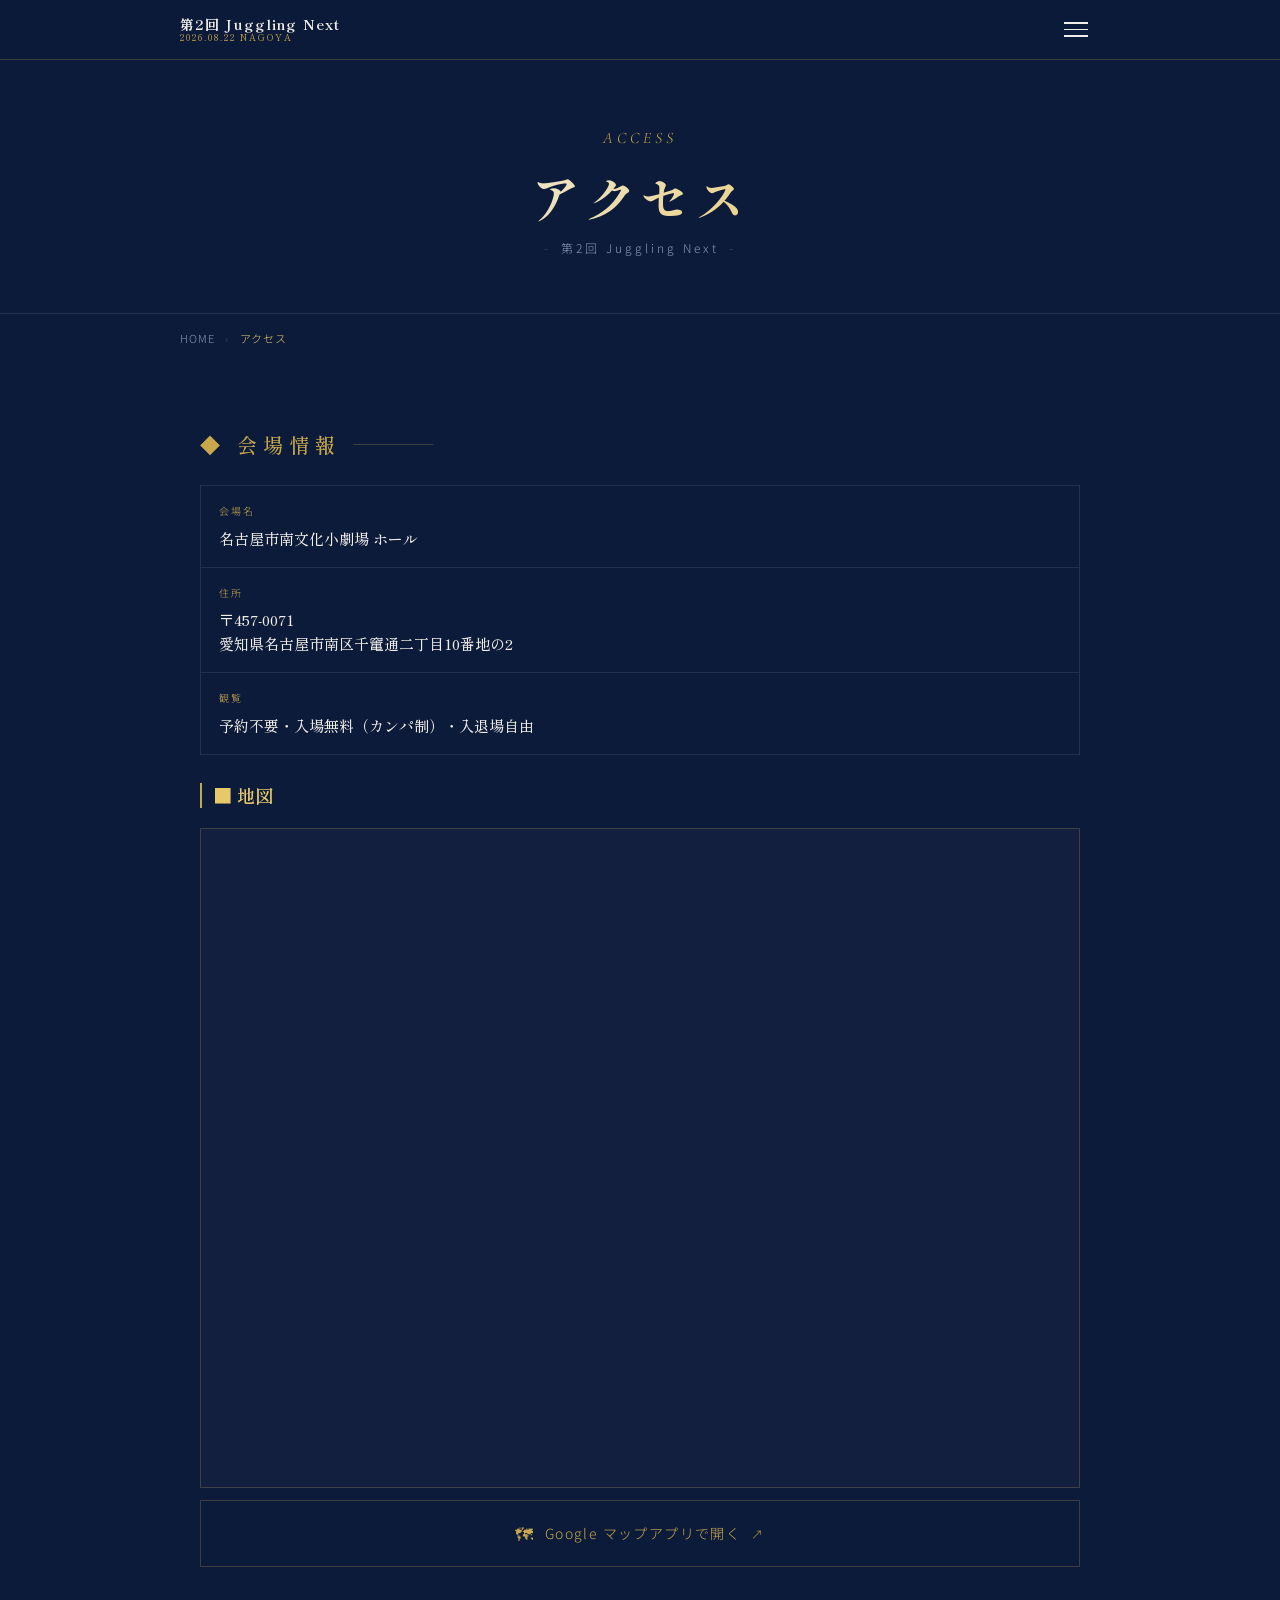
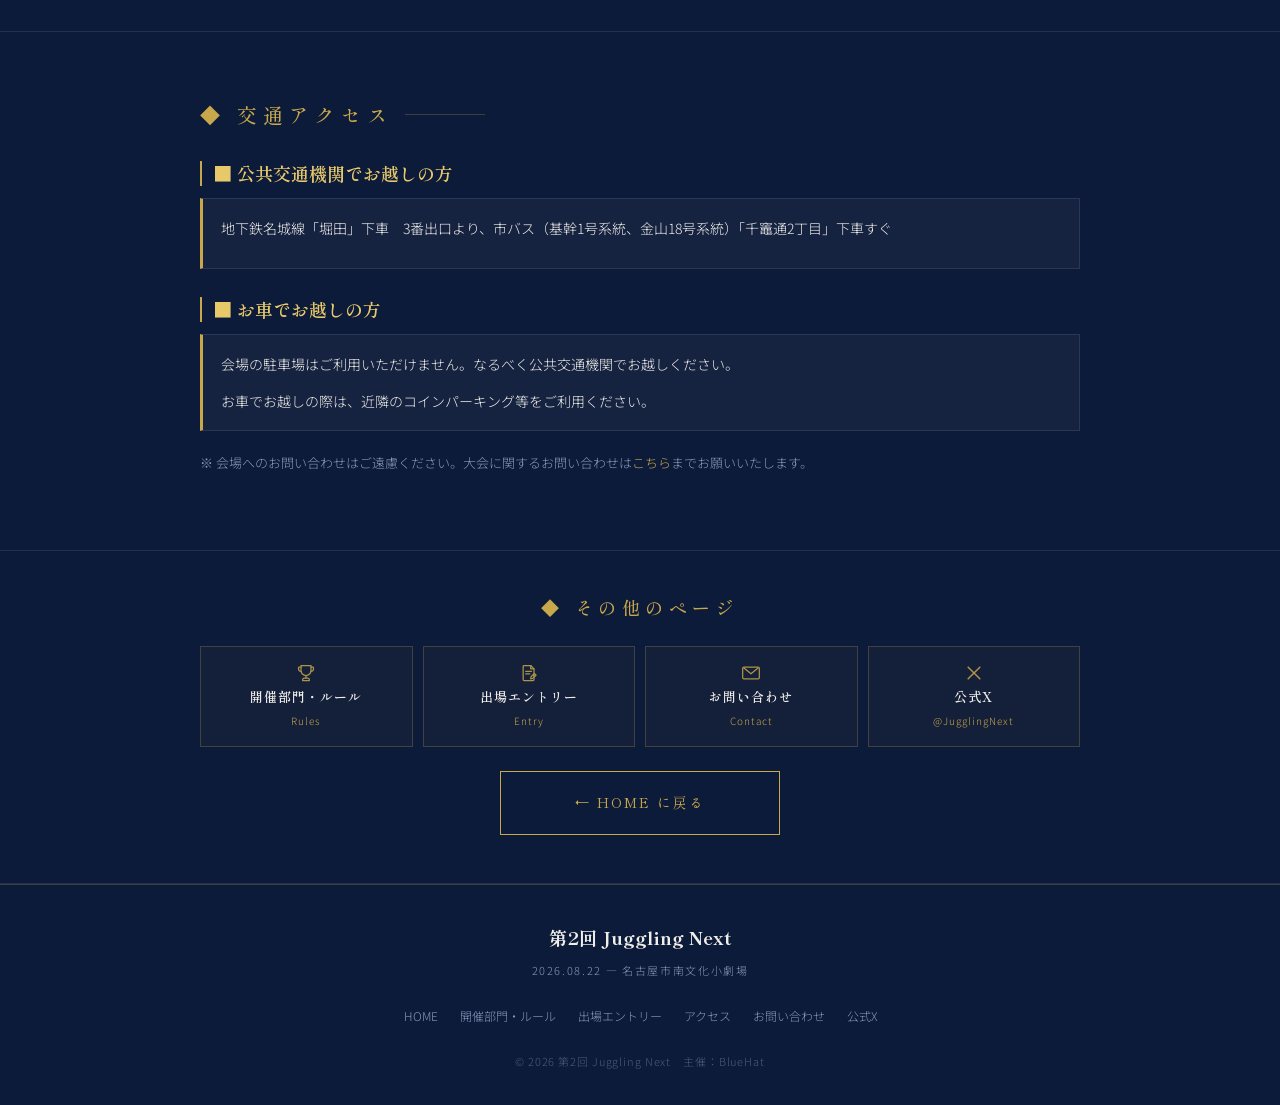
==== access.html @ 57671842 "aboutの途中まで" ====
<!DOCTYPE html>
<html lang="ja">
    <head>
        <meta charset="UTF-8">
        <meta name="viewport" content="Width=device-width, initial-scale=1.0">
        <title>アクセス | 第2回 Juggling Next</title>
        <meta name="description" content="第2回 Juggling Next の会場アクセス。">
        <link rel="preconnect" href="https://fonts.googleapis.com">
        <link href="https://fonts.googleapis.com/css2?family=Shippori+Mincho:wght@400;500;600;700;800&family=Noto+Sans+JP:wght@300;400;500&family=Cormorant+Garamond:ital,wght@0,300;0,600;0,700;1,300;1,700&display=swap" rel="stylesheet">
        <link rel="stylesheet" href="assets/style.css">
    </head>
<body>
 <!-- ========== HEADER ========== -->
<header>
  <div class="header-inner">
    <a href="index.html" class="header-logo">
      第2回 Juggling Next
      <span>2026.08.22 Nagoya</span>
    </a>
    <nav class="nav-desktop">
      <a href="index.html">HOME</a>
      <a href="rule.html">開催部門・ルール</a>
      <a href="entry.html" class="current">出場エントリー</a>
      <!--<a href="timetable.html">当日スケジュール</a>-->
      <!--<a href="sponsor.html">ご協賛</a>-->
      <a href="access.html">アクセス</a>
      <!--<a href="about.html">運営</a>-->
      <a href="contact.html">お問い合わせ</a>
    </nav>
    <button class="hamburger" id="hamburger" aria-label="メニューを開く" aria-expanded="false">
      <span></span><span></span><span></span>
    </button>
  </div>
</header>

<!-- ========== MOBILE DRAWER ========== -->
<nav class="nav-drawer" id="drawer" aria-hidden="true">
  <a href="index.html">HOME</a>
  <a href="rule.html">開催部門・ルール</a>
  <a href="entry.html" class="current">出場エントリー</a>
  <!--<a href="timetable.html">当日スケジュール</a>-->
  <!--<a href="sponsor.html">ご協賛</a>-->
  <a href="access.html">アクセス</a>
  <!--<a href="about.html">運営</a>-->
  <a href="contact.html">お問い合わせ</a>
  <a href="https://x.com/JugglingNext" target="_blank" style="color:var(--gold)">公式X @JugglingNext ↗</a>
</nav>
<!-- ========== PAGE HERO ========== -->
<section class="page-hero">
  <span class="page-hero-kicker">Access</span>
  <h1 class="page-hero-title">アクセス</h1>
  <p class="page-hero-brand">第2回 Juggling Next</p>
</section>

<!-- ========== BREADCRUMB ========== -->
<nav class="breadcrumb" aria-label="パンくずリスト">
  <a href="index.html">HOME</a>
  <span class="sep">›</span>
  <span class="current">アクセス</span>
</nav>
<!-- ========== 会場情報 ========== -->
<section class="section-block">
  <div class="container fade-in">
    <p class="section-title">◆ 会場情報</p>
    <div class="info-list">
      <div class="info-list-item">
        <span class="info-label">会場名</span>
        <span class="info-value">名古屋市南文化小劇場 ホール</span>
      </div>
      <div class="info-list-item">
        <span class="info-label">住所</span>
        <span class="info-value">〒457-0071<br>愛知県名古屋市南区千竃通二丁目10番地の2</span>
      </div>
      <div class="info-list-item">
        <span class="info-label">観覧</span>
        <span class="info-value">予約不要・入場無料（カンパ制）・入退場自由</span>
      </div>
    </div>

    <p class="sub-heading">■ 地図</p>
    <div class="map-embed">
      <iframe
        src="https://maps.google.com/maps?q=%E5%90%8D%E5%8F%A4%E5%B1%8B%E5%B8%82%E5%8D%97%E6%96%87%E5%8C%96%E5%B0%8F%E5%8A%87%E5%A0%B4&t=&z=16&ie=UTF8&iwloc=&output=embed"
        loading="lazy"
        referrerpolicy="no-referrer-when-downgrade"
        title="名古屋市南文化小劇場の地図">
      </iframe>
    </div>
    <a href="https://maps.google.com/?q=名古屋市南文化小劇場"
       target="_blank" rel="noopener" class="map-link-btn">
      <span style="font-size:18px">🗺</span>
      <span>Google マップアプリで開く</span>
      <span style="font-size:12px">↗</span>
    </a>
  </div>
</section>
<!-- ========== 交通アクセス ========== -->
<section class="section-block">
  <div class="container fade-in">
    <p class="section-title">◆ 交通アクセス</p>
    <p class="sub-heading">■ 公共交通機関でお越しの方</p>
    <div class="rule-box">
      <p>地下鉄名城線「堀田」下車　3番出口より、市バス（基幹1号系統、金山18号系統）「千竈通2丁目」下車すぐ</p>
    </div>
    <p class="sub-heading">■ お車でお越しの方</p>
    <div class="rule-box">
      <p>会場の駐車場はご利用いただけません。なるべく公共交通機関でお越しください。</p>
      <p style="margin-bottom:0">お車でお越しの際は、近隣のコインパーキング等をご利用ください。</p>
    </div>
    <p style="font-size:13px;color:var(--gray);margin-top:20px">
      ※ 会場へのお問い合わせはご遠慮ください。大会に関するお問い合わせは<a href="contact.html">こちら</a>までお願いいたします。
    </p>
  </div>
</section>
<!-- ========== 関連ページ ========== -->
<section class="related-pages">
  <p class="related-pages-title">◆ その他のページ</p>
  <div class="related-grid">
    <a href="rule.html" class="related-btn">
      <img class="related-icon" src="[data-uri]" alt="" width="20" height="20">
      <span class="related-label">開催部門・ルール</span>
      <span class="related-sub">Rules</span>
    </a>
    <a href="entry.html" class="related-btn">
      <img class="related-icon" src="[data-uri]" alt="" width="20" height="20">
      <span class="related-label">出場エントリー</span>
      <span class="related-sub">Entry</span>
    </a>
    <!--<a href="timetable.html" class="related-btn">
      <img class="related-icon" src="[data-uri]" alt="" width="20" height="20">
      <span class="related-label">スケジュール</span>
      <span class="related-sub">Schedule</span>
    </a>-->
    <!--<a href="sponsor.html" class="related-btn">
      <img class="related-icon" src="[data-uri]" alt="" width="20" height="20">
      <span class="related-label">ご協賛・カンパ</span>
      <span class="related-sub">Sponsor</span>
    </a>-->
    <!--<a href="about.html" class="related-btn">
      <img class="related-icon" src="[data-uri]" alt="" width="20" height="20">
      <span class="related-label">運営</span>
      <span class="related-sub">About</span>
    </a>-->
    <a href="contact.html" class="related-btn">
      <img class="related-icon" src="[data-uri]" alt="" width="20" height="20">
      <span class="related-label">お問い合わせ</span>
      <span class="related-sub">Contact</span>
    </a>
    <a href="https://x.com/JugglingNext" target="_blank" rel="noopener" class="related-btn">
      <img class="related-icon" src="[data-uri]" alt="" width="20" height="20">
      <span class="related-label">公式X</span>
      <span class="related-sub">@JugglingNext</span>
    </a>
  </div>
  <a href="index.html" class="home-link">← HOME に戻る</a>
</section>
<!-- ========== FOOTER ========== -->
<footer>
  <div class="container">
    <p class="footer-logo">第2回 Juggling Next</p>
    <p class="footer-sub">2026.08.22 — 名古屋市南文化小劇場</p>
    <div class="footer-links">
      <a href="index.html">HOME</a>
      <a href="rule.html">開催部門・ルール</a>
      <a href="entry.html">出場エントリー</a>
      <!--<a href="timetable.html">当日スケジュール</a>-->
      <!--<a href="sponsor.html">ご協賛</a>-->
      <a href="access.html">アクセス</a>
      <!--<a href="about.html">運営</a>-->
      <a href="contact.html">お問い合わせ</a>
      <a href="https://x.com/JugglingNext" target="_blank" rel="noopener">公式X</a>
    </div>
    <p class="copyright">© 2026 第2回 Juggling Next　主催：BlueHat</p>
  </div>
</footer>
<script>
/* ── ハンバーガー / ドロワー ── */
const btn    = document.getElementById('hamburger');
const drawer = document.getElementById('drawer');

function toggleDrawer(forceClose) {
  const open = forceClose ? false : !drawer.classList.contains('open');
  drawer.classList.toggle('open', open);
  btn.classList.toggle('open', open);
  btn.setAttribute('aria-expanded', open);
  drawer.setAttribute('aria-hidden', !open);
}

btn.addEventListener('click', e => { e.stopPropagation(); toggleDrawer(); });

drawer.querySelectorAll('a').forEach(a => {
  a.addEventListener('click', () => toggleDrawer(true));
});

document.addEventListener('click', e => {
  if (drawer.classList.contains('open') &&
      !drawer.contains(e.target) && !btn.contains(e.target)) {
    toggleDrawer(true);
  }
});

/* ── スクロールフェードイン ── */
const obs = new IntersectionObserver(entries => {
  entries.forEach(e => { if (e.isIntersecting) e.target.classList.add('visible'); });
}, { threshold: 0.06 });
document.querySelectorAll('.fade-in').forEach(el => obs.observe(el));
</script>
</body>
</html>
---- assets/style.css ----
@charset "UTF-8";
/* ==========================================================================
   第2回 Juggling Next — 共通スタイルシート
========================================================================== */


/* ==========================================================================
   01. CSS 変数・基本リセット
========================================================================== */
:root {
  --navy:    #0d1b3a;
  --navy2:   #112048;
  --gold:    #c8a84b;
  --gold2:   #e8c96a;
  --white:   #f0eee8;
  --gray:    #8899bb;
  --border:  rgba(200,168,75,0.25);
  --border2: rgba(240,238,232,0.1);
  --hh: 56px;
}

*,*::before,*::after { box-sizing: border-box; margin: 0; padding: 0; }
html { scroll-behavior: smooth; -webkit-text-size-adjust: 100%; }

body {
  background: var(--navy);
  color: var(--white);
  font-family: 'Noto Sans JP', sans-serif;
  font-weight: 300;
  font-size: 14px;
  line-height: 1.85;
  overflow-x: hidden;
  -webkit-font-smoothing: antialiased;
}

/* ==========================================================================
   02. タイポグラフィ
========================================================================== */
a { color: var(--gold); text-decoration: none; }
a:hover { color: var(--gold2); text-decoration: underline; }

p { margin-bottom: 10px; }

ul, ol { padding-left: 1.5em;}
li { margin-bottom: 8px; line-height: 1.75; }
.tbd { color: var(--gray); font-style: italic; font-size: 13px;}

/* ==========================================================================
   03. レイアウトユーティリティ
========================================================================== */
.container {
  max-width: 960px;
  margin: 0 auto;
  padding: 0 20px;
  position: relative;
  z-index: 1;
}

.section-block {
  padding: 44px 0;
  border-bottom: 1px solid var(--border2);
}
/* ==========================================================================
   04. セクション見出し
========================================================================== */
.section-title {
  font-family: 'Shippori Mincho', serif;
  font-size: 20px;
  font-weight: 500;
  letter-spacing: .3em;
  color: var(--gold);
  margin-bottom: 22px;
  display: flex;
  align-items: center;
  gap: 12px;
}

.section-title::after {
  content: '';
  flex: 1;
  height: 1px;
  background: var(--border);
  max-width: 80px;
}

/* ==========================================================================
   04-b. 個別ページ：ページヒーロー
========================================================================== */
.page-hero {
  text-align: center;
  padding: 52px 20px 36px;
  position: relative;
  border-bottom: 1px solid var(--border2);
}

.page-hero-kicker {
  font-family: 'Cormorant Garamond', serif;
  font-style: italic;
  font-weight: 300;
  font-size: 16px;
  letter-spacing: .25em;
  color: var(--gold);
  text-transform: uppercase;
  margin-bottom: 14px;
  display: block;
}

.page-hero-title {
  font-family: 'Shippori Mincho', serif;
  font-weight: 700;
  line-height: 1.1;
  font-size: clamp(32px, 9vw, 52px);
  letter-spacing: .06em;
  background: linear-gradient(135deg, var(--white) 30%, var(--gold2) 70%);
  -webkit-background-clip: text;
  -webkit-text-fill-color: transparent;
  background-clip: text;
  margin-bottom: 12px;
}

.page-hero-brand {
  font-size: 12px;
  letter-spacing: .25em;
  color: var(--gray);
  margin-top: 8px;
}

.page-hero-brand::before,
.page-hero-brand::after{
  content: '-';
  margin: 0 10px;
  color: rgba(136,153,187,.4);
}

/* ==========================================================================
   04-c. 個別ページ：パンくず
========================================================================== */
.breadcrumb{
  max-width: 960px;
  margin: 0 auto;
  padding: 14px 20px;
  font-size: 11px;
  letter-spacing: .08em;
  color: var(--gray);
  position: relative;
  z-index: 1;
}

.breadcrumb a{ color: var(--gray);}
.breadcrumb a:hover{ color: var(--gold); text-decoration: none;}
.breadcrumb .sep{margin: 0 8px; color: rgba(136,153,187,.4);}
.breadcrumb .current{ color: var(--gold2);}

/* ==========================================================================
   04-d. 部門カード
========================================================================== */
.division-grid {
  display: grid;
  grid-template-columns: 1fr;
  gap: 12px;
  margin-top: 24px;
}

.division-card {
  border: 1px solid var(--border);
  padding: 22px 18px 24px;
  position: relative;
  transition: border-color .25s, background .25s;
}

.div-num {
  position: absolute;
  top: 14px;
  right: 14px;
  font-family: 'Cormorant Garamond', serif;
  font-size: 36px;
  font-weight: 300;
  color: rgba(200,168,75,.12);
  line-height: 1;
}

.div-name {
  font-family: 'Shippori Mincho', serif;
  font-size: 19px;
  font-weight: 700;
  margin-bottom: 10px;
  color: var(--gold2);
}

.div-time {
  font-size: 13px;
  color: var(--white);
  margin-bottom: 8px;
}

.div-method {
  font-size: 16px;
  color: var(--white);
  line-height: 1.7;
}
/* ==========================================================================
   04-e. ルールボックス
========================================================================== */
.rule-box {
background: rgba(255,255,255,.03);
border: 1px solid var(--border2);
border-left: 3px solid var(--gold);
padding: 16px 18px;
margin: 12px 0;
font-size: 14px;
line-height: 1.9;
}

/* ==========================================================================
   04-f. サブ見出し
========================================================================== */
.sub-heading {
  font-family: 'Shippori Mincho', serif;
  font-size: 18px;
  font-weight: 600;
  color: var(--gold2);
  margin: 28px 0 10px;
  padding-left: 12px;
  border-left: 2px solid var(--gold);
  line-height: 1.4;
}

/* ==========================================================================
   04-g. スコアグリッド
========================================================================== */
.score-grid {
  display: grid;
  grid-template-columns: repeat(2, 1fr);
  gap: 8px;
  margin: 14px 0;
}

.score-item {
  text-align: center;
  padding: 16px 8px;
  border: 1px solid var(--border);
}

.score-label {
  font-size: 16px;
  color: var(--gold);
  display: block;
  margin-bottom: 4px;
  letter-spacing: .08em;
}

.score-val {
  font-family: 'Cormorant Garamond', serif;
  font-size: 32px;
  font-weight: 600;
  color: var(--white);
}

.score-unit {
  font-size: 14px;
  color: var(--gray);
}
/* ==========================================================================
   04-h. 関連ページ
========================================================================== */
.related-pages {
  padding: 40px 0 48px;
  border-bottom: 1px solid var(--border2);
}

.related-pages-title {
  font-family: 'Shippori Mincho', serif;
  font-size: 18px;
  font-weight: 500;
  letter-spacing: .3em;
  color: var(--gold);
  text-align: center;
  margin-bottom: 22px;
}

.related-grid {
  display: grid;
  grid-template-columns: repeat(auto-fit, minmax(140px, 1fr));
  gap: 10px;
  max-width: 960px;
  margin: 0 auto;
  padding: 0 20px;
}

.related-btn {
  display: flex;
  flex-direction: column;
  align-items: center;
  justify-content: center;
  gap: 6px;
  padding: 16px 10px;
  border: 1px solid var(--border);
  background: rgba(200,168,75,.03);
  color: var(--white);
  text-decoration: none;
  transition: background .2s, border-color .2s;
  -webkit-tap-highlight-color: transparent;
  text-align: center;
  min-height: 86px;
}

.related-btn:hover,
.related-btn:active {
  background: rgba(200,168,75,.1);
  border-color: var(--gold);
  text-decoration: none;
  color: var(--white);
}

.related-icon { font-size: 20px; line-height: 1; }

.related-label {
  font-family: 'Shippori Mincho', serif;
  font-size: 13px;
  font-weight: 600;
  letter-spacing: .08em;
  line-height: 1.3;
}

.related-sub { font-size: 10px; color: var(--gold); letter-spacing: .1em; }
/* ==========================================================================
   04-i. HOME に戻るボタン
========================================================================== */
.home-link {
  display: block;
  text-align: center;
  padding: 18px 16px;
  margin: 24px auto 0;
  max-width: 280px;
  border: 1px solid var(--gold);
  color: var(--gold);
  font-family: 'Shippori Mincho', serif;
  font-size: 14px;
  letter-spacing: .15em;
  transition: background .2s;
  -webkit-tap-highlight-color: transparent;
}

.home-link:hover,
.home-link:active {
  background: rgba(200,168,75,.08);
  text-decoration: none;
  color: var(--gold2);
}
/* ==========================================================================
   05. ヘッダー・ナビゲーション
========================================================================== */
header {
  position: sticky;
  top: 0;
  z-index: 300;
  background: rgba(13,27,58,.96);
  backdrop-filter: blur(14px);
  -webkit-backdrop-filter: blur(14px);
  border-bottom: 1px solid var(--border);
  height: var(--hh);
}

.header-inner {
  max-width: 960px;
  margin: 0 auto;
  padding: 0 20px;
  display: flex;
  align-items: center;
  justify-content: space-between;
  height: 100%;
  position: relative;
  z-index: 1;
}

.header-logo {
  font-family: 'Shippori Mincho', serif;
  font-size: 14px;
  font-weight: 700;
  letter-spacing: .08em;
  color: var(--white);
  line-height: 1.2;
  text-decoration: none;
}

.header-logo span {
  display: block;
  font-size: 9px;
  font-weight: 400;
  letter-spacing: .22em;
  color: var(--gold);
  text-transform: uppercase;
}
.header-logo:hover {
  color: var(--white);
  text-decoration: none;
}

/* PC ナビ（モバイルでは非表示、768px以上で表示） */
.nav-desktop { display: none; }

.nav-desktop a {
  font-size: 11px;
  letter-spacing: .1em;
  color: var(--gray);
  padding: 8px 10px;
  transition: color .2s;
  white-space: nowrap;
}

.nav-desktop a:hover {
  color: var(--gold);
  text-decoration: none;
}

/* ハンバーガーボタン */
.hamburger {
  display: flex;
  flex-direction: column;
  justify-content: center;
  gap: 5px;
  width: 44px;
  height: 44px;
  cursor: pointer;
  background: none;
  border: none;
  padding: 0 8px;
}

.hamburger span {
  display: block;
  width: 24px;
  height: 1.5px;
  background: var(--white);
  transition: transform .3s, opacity .3s;
}

.hamburger.open span:nth-child(1) { transform: translateY(6.5px) rotate(45deg); }
.hamburger.open span:nth-child(2) { opacity: 0; }
.hamburger.open span:nth-child(3) { transform: translateY(-6.5px) rotate(-45deg); }
/* ==========================================================================
   06. モバイルドロワー
========================================================================== */
.nav-drawer {
  position: fixed;
  top: var(--hh);
  left: 0;
  right: 0;
  background: rgba(13,27,58,.99);
  backdrop-filter: blur(16px);
  -webkit-backdrop-filter: blur(16px);
  border-bottom: 1px solid var(--border);
  z-index: 290;
  transform: translateY(-110%);
  transition: transform .35s cubic-bezier(.4,0,.2,1);
  padding: 8px 0 28px;
  max-height: calc(100vh - var(--hh));
  overflow-y: auto;
}

.nav-drawer.open { transform: translateY(0); }

.nav-drawer a {
  display: block;
  padding: 15px 24px;
  font-size: 15px;
  color: var(--white);
  letter-spacing: .08em;
  border-bottom: 1px solid var(--border2);
}

.nav-drawer a:last-child { border-bottom: none; }

.nav-drawer a:hover {
  text-decoration: none;
}

.nav-drawer a:active { background: rgba(200,168,75,.1); }
/* ==========================================================================
   07. HOME：ヒーローセクション
========================================================================== */
.hero {
  display: flex;
  align-items: center;
  justify-content: center;
  text-align: center;
  padding: 60px 20px 0px;
  position: relative;
}
/* min-height の行を消して代わりにpaddingだけで調整 */


/* スポットライト背景 */
.hero-design-a { overflow: hidden; }

.spotlight-wrap {
  position: absolute;
  inset: 0;
  pointer-events: none;
  z-index: 0;
}

.sp {
  position: absolute;
  left: 50%;
  transform: translateX(-50%);
}

.sp-main {
  top: -10%;
  width: 140%;
  height: 70%;
  background: radial-gradient(ellipse 50% 100% at 50% 0%,
    rgba(232,201,106,0.18) 0%,
    rgba(232,201,106,0.06) 35%,
    transparent 75%);
}

.sp-l {
  top: -5%;
  width: 120%;
  height: 85%;
  background: radial-gradient(ellipse 35% 80% at 20% 0%,
    rgba(232,201,106,0.10) 0%, transparent 60%);
}

.sp-r {
  top: -5%;
  width: 120%;
  height: 85%;
  background: radial-gradient(ellipse 35% 80% at 80% 0%,
    rgba(232,201,106,0.10) 0%, transparent 60%);
}

.hero-inner {
  position: relative;
  z-index: 2;
  width: 100%;
}

/* タグライン */
.hero-tagline {
  font-family: 'Shippori Mincho', serif;
  color: var(--gold);
  font-size: clamp(13px, 3.6vw, 17px);
  letter-spacing: .25em;
  font-weight: 500;
  margin-bottom: 28px;
  opacity: 0.9;
}

/* タイトル */
.hero-title {
  font-family: 'Shippori Mincho', serif;
  font-weight: 800;
  line-height: 1;
  margin-bottom: 14px;
}

.hero-title .dai {
  font-size: clamp(18px, 5vw, 28px);
  font-weight: 600;
  letter-spacing: .3em;
  display: block;
  color: var(--gray);
  margin-bottom: 10px;
}

.hero-title .main {
  font-size: clamp(42px, 12.5vw, 96px);
  letter-spacing: .04em;
  display: block;
  line-height: 1.25;
  padding-bottom: 0.08em;
  background: linear-gradient(135deg, var(--white) 30%, var(--gold2) 70%);
  -webkit-background-clip: text;
  -webkit-text-fill-color: transparent;
  background-clip: text;
}

.hero-title .next {
  font-family: 'Cormorant Garamond', serif;
  font-size: clamp(42px, 12.5vw, 96px);
  font-weight: 700;
  font-style: italic;
  letter-spacing: .1em;
  margin-top: -0.05em;
  line-height: 1.15;
  display: block;
  background: linear-gradient(135deg, var(--white) 30%, var(--gold2) 70%);
  -webkit-background-clip: text;
  -webkit-text-fill-color: transparent;
  background-clip: text;
  color: var(--gold2);
}

/* 日時・場所ボックス */
.hero-info {
  margin: 32px auto 0;
  max-width: 400px;
  border: 1px solid var(--border);
  overflow: hidden;
}

.hero-info-row {
  display: flex;
  align-items: stretch;
  border-bottom: 1px solid var(--border);
}

.hero-info-row:last-child { border-bottom: none; }

.hi-label {
  width: 76px;
  flex-shrink: 0;
  padding: 14px 10px;
  font-size: 11px;
  letter-spacing: .1em;
  color: var(--gold);
  border-right: 1px solid var(--border);
  display: flex;
  align-items: center;
  justify-content: center;
  background: rgba(200,168,75,.04);
}

.hi-value {
  padding: 14px 16px;
  font-family: 'Shippori Mincho', serif;
  font-size: 14px;
  font-weight: 500;
  line-height: 1.5;
  display: flex;
  align-items: center;
}

/* CTA ボタン（エントリー） */
.hero-cta {
  margin-top: 32px;
  text-align: center;
}

.hero-cta-btn {
  display: inline-block;
  padding: 16px 36px;
  background: var(--gold);
  color: var(--navy);
  font-family: 'Shippori Mincho', serif;
  font-size: 15px;
  font-weight: 700;
  letter-spacing: .12em;
  text-decoration: none;
  transition: background .2s;
}

.hero-cta-disabled {
  background: rgba(200,168,75,0.2);
  color: var(--gray);
  cursor: not-allowed;
  pointer-events: none;
  font-size: 13px;
  letter-spacing: .08em;
  padding: 14px 28px;
}

.hero-cta-note {
  margin-top: 14px;
  font-size: 11px;
  color: var(--gray);
  letter-spacing: .05em;
}

.hero-cta-note a { color: var(--gold); }
/* ==========================================================================
   08. HOME：クイックアクセス
========================================================================== */
.jn-quick {
  padding: 20px 0 28px;
  position: relative;
  z-index: 1;
  border-bottom: 1px solid var(--border2);
}

.jn-quick-grid {
  display: grid;
  grid-template-columns: repeat(2, 1fr);
  gap: 10px;
  max-width: 960px;
  margin: 0 auto;
  padding: 0 20px;
}

.jn-quick-btn {
  display: flex;
  align-items: center;
  justify-content: flex-start;
  gap: 10px;
  padding: 10px 16px;
  border: 1px solid var(--border);
  background: rgba(200,168,75,.03);
  color: var(--white);
  text-decoration: none;
  transition: background .2s, border-color .2s;
  text-align: left;
}

.jn-quick-btn:hover,
.jn-quick-btn:active {
  background: rgba(200,168,75,.1);
  border-color: var(--gold);
  text-decoration: none;
  color: var(--white);
}

.jn-quick-icon {
  display: block;
  width: 22px;
  height: 22px;
  flex-shrink: 0;
  object-fit: contain;
  opacity: 0.7;
}

.jn-quick-txt {
  min-width: 0;
  flex: 1;
  text-align: center;
}

.jn-quick-label {
  font-family: 'Shippori Mincho', serif;
  font-size: 12px;
  font-weight: 600;
  letter-spacing: .08em;
  line-height: 1.3;
}

/* 強調ボタン（エントリー） */
.jn-quick-btn.highlight {
  border-color: var(--gold);
  background: rgba(200,168,75,.08);
}

.jn-quick-btn.highlight .jn-quick-label {
  color: var(--gold2);
}
/* ==========================================================================
   09. HOME：大会概要テーブル
========================================================================== */
.overview-table {
  width: 100%;
  border-collapse: collapse;
  border: 1px solid var(--border2);
  margin-top: 24px;
}

.overview-table tr {
  border-bottom: 1px solid var(--border2);
}

.overview-table tr:last-child { border-bottom: none; }

.overview-table th {
  width: 88px;
  padding: 14px 12px;
  font-size: 11px;
  font-weight: 400;
  letter-spacing: .12em;
  color: var(--gold);
  text-align: left;
  vertical-align: top;
  background: rgba(200,168,75,.04);
  border-right: 1px solid var(--border2);
  white-space: nowrap;
}

.overview-table td {
  padding: 14px 14px;
  font-family: 'Shippori Mincho', serif;
  font-size: 14px;
  font-weight: 500;
  line-height: 1.6;
  vertical-align: top;
}
/* ==========================================================================
   10. HOME：コンセプト
========================================================================== */
.concept-box {
  border: 1px solid var(--border);
  padding: 28px 20px;
  position: relative;
  margin-top: 24px;
}

.concept-tagline {
  font-family: 'Shippori Mincho', serif;
  font-size: clamp(18px, 5vw, 26px);
  font-weight: 700;
  color: var(--gold2);
  margin-bottom: 18px;
  line-height: 1.4;
}
/* ==========================================================================
   エントリー料グリッド
========================================================================== */
.entry-fee-grid {
  display: grid;
  grid-template-columns: 1fr;
  border: 1px solid var(--border);
  margin: 20px 0;
}
.fee-item {
  display: flex;
  align-items: center;
  justify-content: space-between;
  padding: 16px 20px;
  border-bottom: 1px solid var(--border);
}
.fee-item:last-child { border-bottom: none; }
.fee-div {
  font-family: 'Shippori Mincho', serif;
  font-size: 15px;
  font-weight: 600;
}
.fee-price {
  font-family: 'Cormorant Garamond', serif;
  font-size: 28px;
  font-weight: 600;
  color: var(--gold2);
  line-height: 1;
}

/* ==========================================================================
   11. 共通：CTA ボタン
========================================================================== */
.cta-btn {
  display: block;
  width: 100%;
  padding: 18px 24px;
  background: var(--gold);
  color: var(--navy);
  font-family: 'Shippori Mincho', serif;
  font-size: 16px;
  font-weight: 700;
  letter-spacing: .12em;
  text-align: center;
  text-decoration: none;
  transition: background .2s;
  cursor: pointer;
  border: none;
  margin-top: 8px;
}

.cta-btn:hover,
.cta-btn:active {
  background: var(--gold2);
  text-decoration: none;
  color: var(--navy);
}

.cta-btn-inline {
  display: inline-block;
  width: auto;
  padding: 13px 28px;
  font-size: 14px;
}

/* ==========================================================================
   個別ページ：情報リスト
========================================================================== */
.info-list {
  margin-top: 20px;
  border: 1px solid var(--border2);
}

.info-list-item {
  display: flex;
  flex-direction: column;
  gap: 4px;
  padding: 16px 18px;
  border-bottom: 1px solid var(--border2);
}

.info-list-item:last-child {
  border-bottom: none;
}

.info-label {
  font-size: 10px;
  letter-spacing: .2em;
  color: var(--gold);
  text-transform: uppercase;
  margin-bottom: 2px;
}

.info-value {
  font-family: 'Shippori Mincho', serif;
  font-size: 15px;
  font-weight: 500;
  line-height: 1.6;
}

/* ==========================================================================
   個別ページ：Googleマップ埋め込み
========================================================================== */
.map-embed {
  margin-top: 20px;
  border: 1px solid var(--border);
  position: relative;
  width: 100%;
  aspect-ratio: 4 / 3;
  background: rgba(255,255,255,.02);
  overflow: hidden;
}

.map-embed iframe {
  position: absolute;
  inset: 0;
  width: 100%;
  height: 100%;
  border: 0;
  filter: grayscale(0.15) brightness(0.95);
}

/* ==========================================================================
   共通：マップリンクボタン
========================================================================== */
.map-link-btn {
  display: flex;
  align-items: center;
  justify-content: center;
  gap: 10px;
  margin-top: 12px;
  padding: 16px;
  border: 1px solid var(--border);
  color: var(--gold);
  font-size: 14px;
  letter-spacing: .1em;
  transition: background .2s;
  -webkit-tap-highlight-color: transparent;
}

.map-link-btn:hover,
.map-link-btn:active {
  background: rgba(200,168,75,.08);
  text-decoration: none;
  color: var(--gold2);
}

/* ==========================================================================
   個別ページ：お問い合わせボックス
========================================================================== */
.contact-box {
  border: 1px solid var(--border);
  padding: 28px 20px;
  text-align: center;
  margin-top: 24px;
}

.contact-email {
  font-family: 'Cormorant Garamond', serif;
  font-size: 17px;
  font-weight: 300;
  letter-spacing: .05em;
  color: var(--gold2);
  display: block;
  margin: 14px 0;
  word-break: break-all;
}

/* ==========================================================================
   関連ページ：アイコン・サブテキスト
========================================================================== */
.related-icon {
  display: block;
  width: 20px;
  height: 20px;
  object-fit: contain;
  opacity: 0.85;
}

.related-sub {
  font-size: 10px;
  color: var(--gold);
  letter-spacing: .1em;
}
/* ==========================================================================
   12. フッター
========================================================================== */
footer {
  border-top: 1px solid var(--border);
  padding: 36px 0 24px;
  text-align: center;
  position: relative;
  z-index: 1;
}

.footer-logo {
  font-family: 'Shippori Mincho', serif;
  font-size: 18px;
  font-weight: 800;
  color: var(--white);
  margin-bottom: 6px;
}

.footer-sub {
  font-size: 11px;
  color: var(--gray);
  letter-spacing: .15em;
  margin-bottom: 20px;
}

.footer-links {
  display: flex;
  justify-content: center;
  flex-wrap: wrap;
  gap: 4px 14px;
  margin-bottom: 20px;
}

.footer-links a {
  font-size: 12px;
  color: var(--gray);
  padding: 4px;
}

.footer-links a:hover {
  color: var(--gold);
  text-decoration: none;
}

.copyright {
  font-size: 11px;
  color: rgba(136,153,187,.5);
  letter-spacing: .08em;
}
/* ==========================================================================
   13. フェードインアニメーション
========================================================================== */
.fade-in {
  opacity: 0;
  transform: translateY(14px);
  transition: opacity .6s ease, transform .6s ease;
}

.fade-in.visible {
  opacity: 1;
  transform: none;
}
/* ==========================================================================
   14. レスポンシブ
========================================================================== */

/* モバイル ≤599px */
@media (max-width: 599px) {
  .hero-cta-btn {
    display: block;
    width: 100%;
    max-width: 340px;
    margin: 0 auto;
    padding: 18px 24px;
    text-align: center;
  }
}

/* タブレット ≥600px */
@media (min-width: 600px) {
  .container { padding: 0 32px; }
  .section-block { padding: 56px 0; }
  .jn-quick-grid { padding: 0 32px; }
  .page-hero { padding: 64px 20px 44px; }
.division-grid{ grid-template-columns: 1fr 1fr;}
  .cta-btn {
    display: inline-block;
    width: auto;
    padding: 16px 48px;
  }
.score-grid { grid-template-columns: repeat(4, 1fr); }
  .overview-table th { width: 100px; }
  .related-grid { padding: 0 32px; }
}

/* デスクトップ ≥768px */
@media (min-width: 768px) {
  :root { --hh: 60px; }

  .jn-quick-grid { padding: 0 40px; 
      grid-template-columns: repeat(4, 1fr);
  }

  .hero-info {
    max-width: none;
    display: inline-grid;
    grid-template-columns: auto 1px auto;
  }

  .hero-info-row { border-bottom: none; }
  .hi-sep { background: var(--border); width: 1px; }

  .section-block { padding: 64px 0; }
  .division-grid { grid-template-columns: repeat(3, 1fr); }

  .related-grid { padding: 0 40px; }
}

/* 大画面 ≥960px */
@media (min-width: 960px) {
  .container { padding: 0 40px; }
}
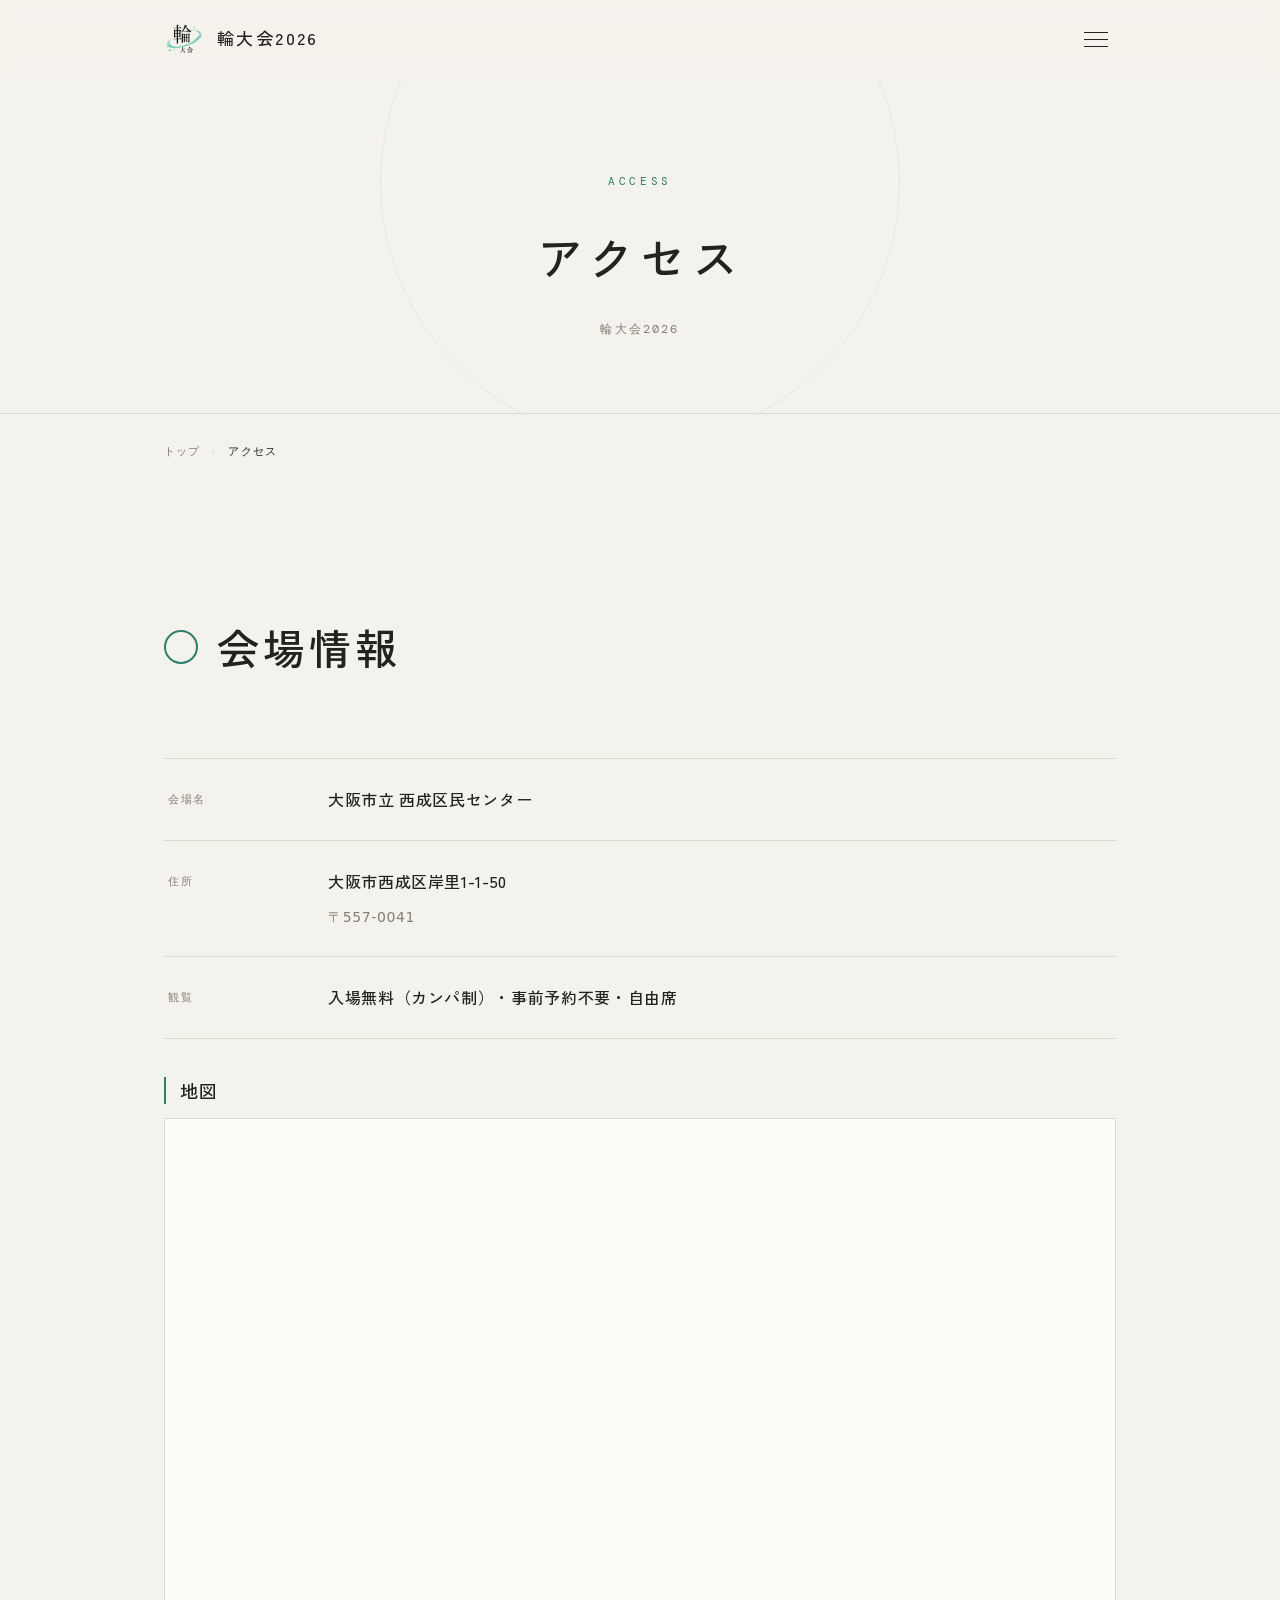
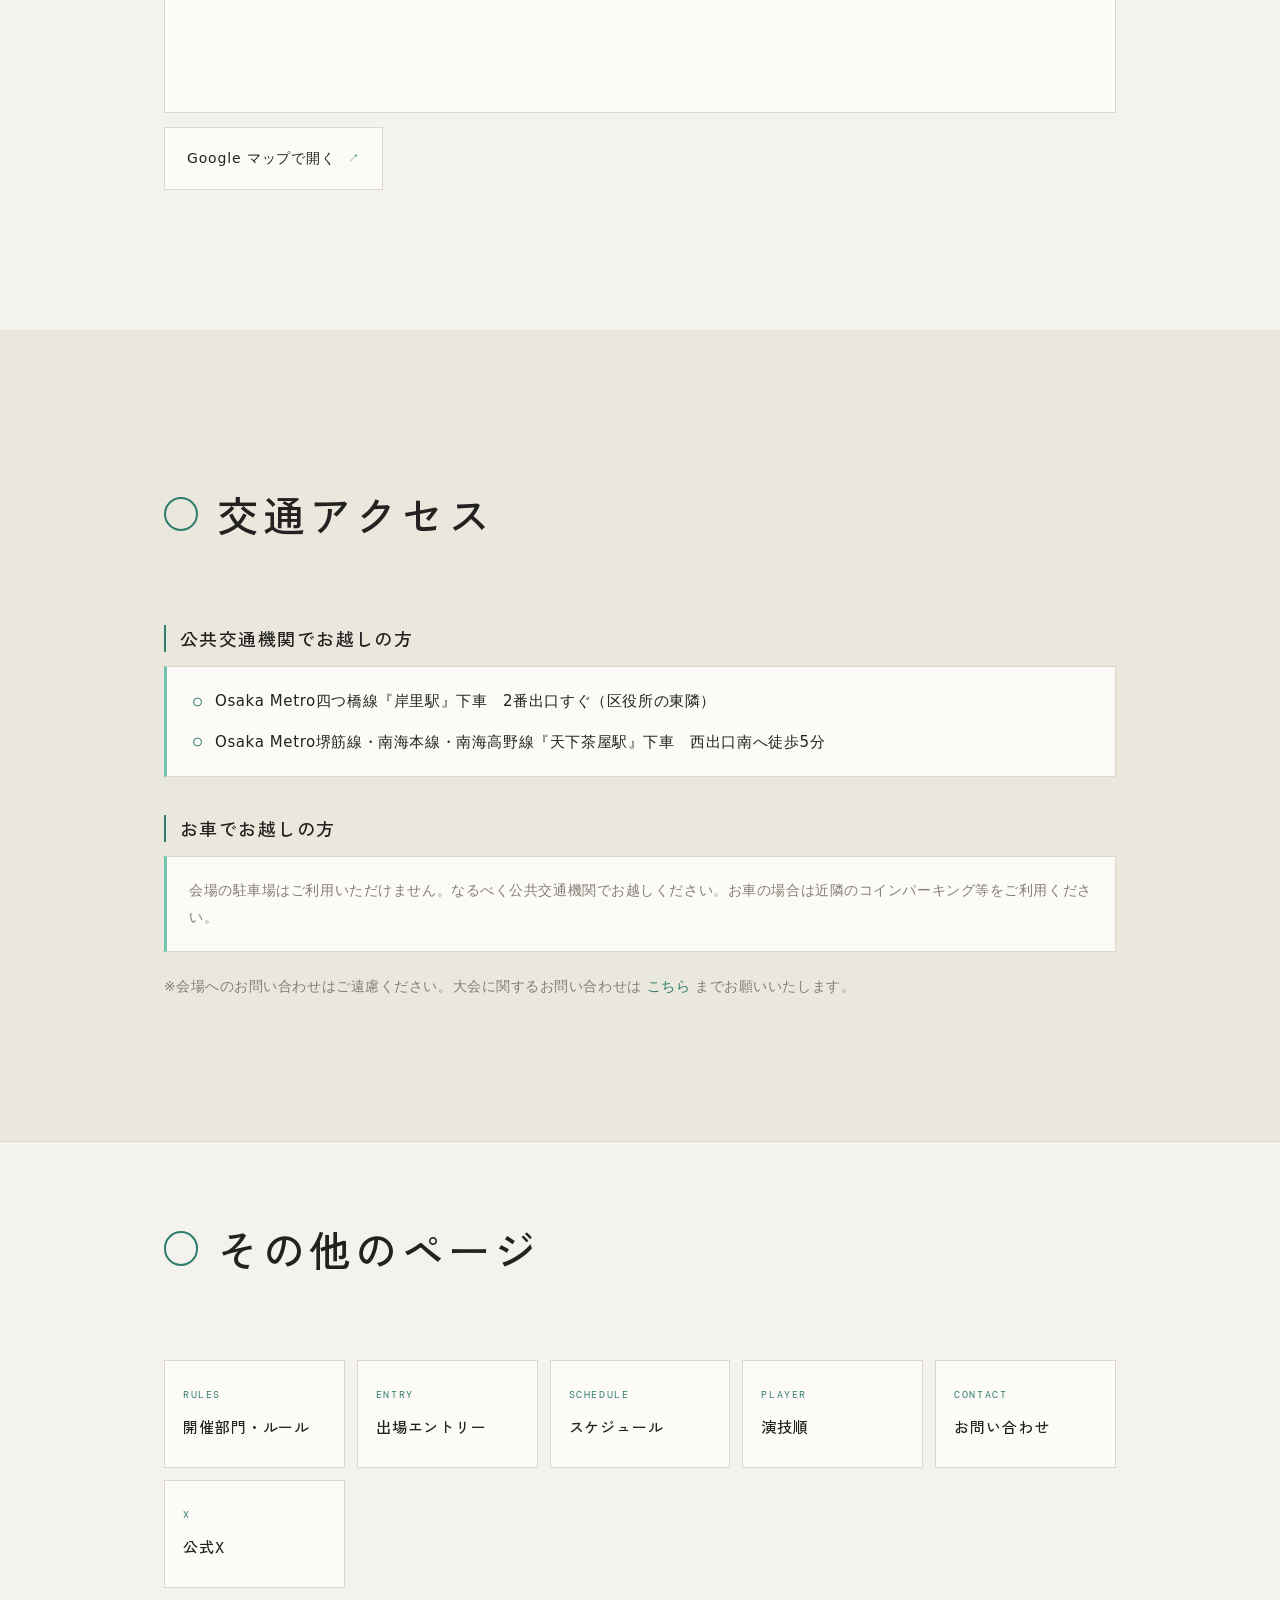
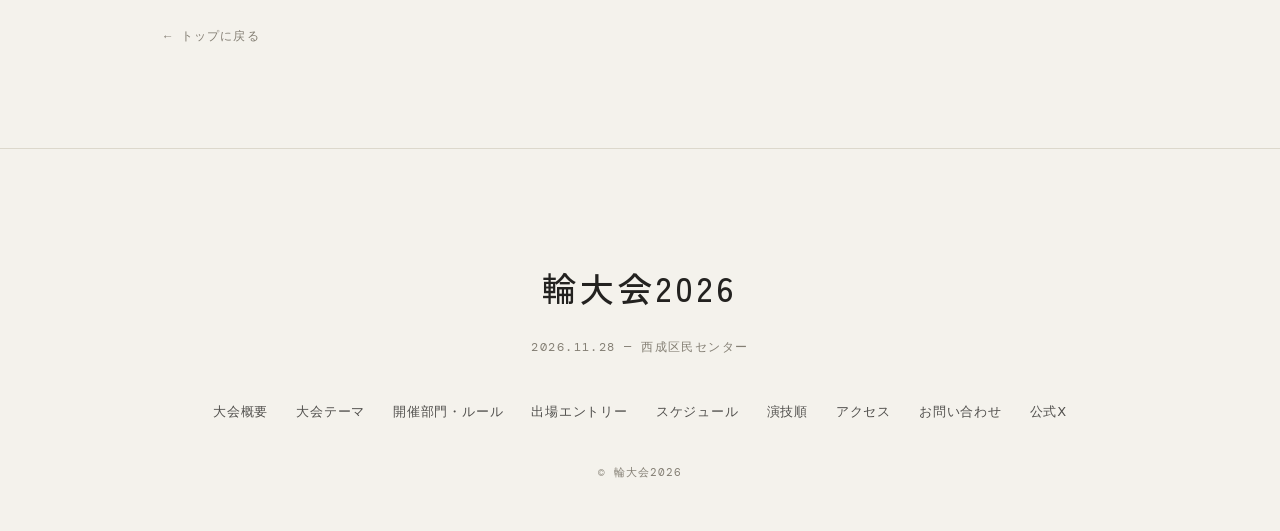
==== commit e436a798: "10/20までの全てを反映" ====
--- a/access.html
+++ b/access.html
@@ -1,209 +1,152 @@
 <!DOCTYPE html>
 <html lang="ja">
-    <head>
-        <meta charset="UTF-8">
-        <meta name="viewport" content="Width=device-width, initial-scale=1.0">
-        <title>アクセス | 第2回 Juggling Next</title>
-        <meta name="description" content="第2回 Juggling Next の会場アクセス。">
-        <link rel="preconnect" href="https://fonts.googleapis.com">
-        <link href="https://fonts.googleapis.com/css2?family=Shippori+Mincho:wght@400;500;600;700;800&family=Noto+Sans+JP:wght@300;400;500&family=Cormorant+Garamond:ital,wght@0,300;0,600;0,700;1,300;1,700&display=swap" rel="stylesheet">
-        <link rel="stylesheet" href="assets/style.css">
-    </head>
+<head>
+<meta charset="UTF-8">
+<meta name="viewport" content="width=device-width, initial-scale=1.0">
+<title>アクセス | 輪大会2026</title>
+<meta name="description" content="輪大会2026の会場アクセス。大阪市立 西成区民センターへの行き方をご案内します。">
+<link rel="preconnect" href="https://fonts.googleapis.com">
+<link rel="preconnect" href="https://fonts.gstatic.com" crossorigin>
+<link href="https://fonts.googleapis.com/css2?family=DM+Mono:wght@400&family=Zen+Kaku+Gothic+New:wght@300;400;500;700&display=swap" rel="stylesheet">
+<link rel="icon" href="favicon.png" type="image/png">
+<link rel="stylesheet" href="style.css?v=20261002">
+</head>
 <body>
- <!-- ========== HEADER ========== -->
-<header>
-  <div class="header-inner">
-    <a href="index.html" class="header-logo">
-      第2回 Juggling Next
-      <span>2026.08.22 Nagoya</span>
+
+<!-- ===================== HEADER ===================== -->
+<header id="header">
+  <div class="container nav">
+    <a href="index.html" class="brand" aria-label="輪大会2026 トップへ">
+      <img src="logo.png" class="mark" alt="">
+      <span class="txt"><span class="ja">輪大会2026</span></span>
     </a>
-    <nav class="nav-desktop">
-      <a href="index.html">HOME</a>
+    <nav class="nav-links" id="menu">
+      <a href="index.html">トップ</a>
       <a href="rule.html">開催部門・ルール</a>
-      <a href="entry.html" class="current">出場エントリー</a>
-      <!--<a href="timetable.html">当日スケジュール</a>-->
-      <!--<a href="sponsor.html">ご協賛</a>-->
-      <a href="access.html">アクセス</a>
-      <!--<a href="about.html">運営</a>-->
+      <a href="entry.html">出場エントリー</a>
+      <!--<a href="sponsor.html">ご協賛・カンパ</a>-->
+      <a href="schedule.html">スケジュール</a>
+      <a href="player.html">演技順</a>
+      <a href="access.html" class="active">アクセス</a>
       <a href="contact.html">お問い合わせ</a>
+      <!-- 今後追加予定：
+      <a href="about.html">運営について</a>
+      -->
     </nav>
-    <button class="hamburger" id="hamburger" aria-label="メニューを開く" aria-expanded="false">
-      <span></span><span></span><span></span>
-    </button>
+    <button class="burger" id="burger" aria-label="メニュー"><span></span><span></span><span></span></button>
   </div>
 </header>
 
-<!-- ========== MOBILE DRAWER ========== -->
-<nav class="nav-drawer" id="drawer" aria-hidden="true">
-  <a href="index.html">HOME</a>
-  <a href="rule.html">開催部門・ルール</a>
-  <a href="entry.html" class="current">出場エントリー</a>
-  <!--<a href="timetable.html">当日スケジュール</a>-->
-  <!--<a href="sponsor.html">ご協賛</a>-->
-  <a href="access.html">アクセス</a>
-  <!--<a href="about.html">運営</a>-->
-  <a href="contact.html">お問い合わせ</a>
-  <a href="https://x.com/JugglingNext" target="_blank" style="color:var(--gold)">公式X @JugglingNext ↗</a>
-</nav>
-<!-- ========== PAGE HERO ========== -->
-<section class="page-hero">
-  <span class="page-hero-kicker">Access</span>
-  <h1 class="page-hero-title">アクセス</h1>
-  <p class="page-hero-brand">第2回 Juggling Next</p>
+<!-- ===================== PAGE HERO ===================== -->
+<section class="page-hero" id="top">
+  <div class="ring-bg" aria-hidden="true"></div>
+  <div class="container ph-inner">
+    <p class="ph-kicker">Access</p>
+    <h1 class="ph-title">アクセス</h1>
+    <p class="ph-brand">輪大会2026</p>
+  </div>
 </section>
 
-<!-- ========== BREADCRUMB ========== -->
-<nav class="breadcrumb" aria-label="パンくずリスト">
-  <a href="index.html">HOME</a>
-  <span class="sep">›</span>
-  <span class="current">アクセス</span>
-</nav>
-<!-- ========== 会場情報 ========== -->
-<section class="section-block">
-  <div class="container fade-in">
-    <p class="section-title">◆ 会場情報</p>
-    <div class="info-list">
-      <div class="info-list-item">
-        <span class="info-label">会場名</span>
-        <span class="info-value">名古屋市南文化小劇場 ホール</span>
-      </div>
-      <div class="info-list-item">
-        <span class="info-label">住所</span>
-        <span class="info-value">〒457-0071<br>愛知県名古屋市南区千竃通二丁目10番地の2</span>
-      </div>
-      <div class="info-list-item">
-        <span class="info-label">観覧</span>
-        <span class="info-value">予約不要・入場無料（カンパ制）・入退場自由</span>
-      </div>
+<!-- ===================== BREADCRUMB ===================== -->
+<div class="container">
+  <nav class="crumb" aria-label="パンくずリスト">
+    <a href="index.html">トップ</a><span class="sep">›</span><span class="cur">アクセス</span>
+  </nav>
+</div>
+
+<!-- ===================== 会場情報 ===================== -->
+<section id="venue">
+  <div class="container">
+    <div class="sec-head reveal"><h2>会場情報</h2></div>
+    <div class="dtable reveal">
+      <div class="tr"><div class="th">会場名</div><div class="td">大阪市立 西成区民センター</div></div>
+      <div class="tr"><div class="th">住所</div><div class="td">大阪市西成区岸里1-1-50<small>〒557-0041</small></div></div>
+      <div class="tr"><div class="th">観覧</div><div class="td">入場無料（カンパ制）・事前予約不要・自由席</div></div>
     </div>
 
-    <p class="sub-heading">■ 地図</p>
-    <div class="map-embed">
+    <h3 class="subh reveal">地図</h3>
+    <div class="map-embed reveal">
       <iframe
-        src="https://maps.google.com/maps?q=%E5%90%8D%E5%8F%A4%E5%B1%8B%E5%B8%82%E5%8D%97%E6%96%87%E5%8C%96%E5%B0%8F%E5%8A%87%E5%A0%B4&t=&z=16&ie=UTF8&iwloc=&output=embed"
-        loading="lazy"
-        referrerpolicy="no-referrer-when-downgrade"
-        title="名古屋市南文化小劇場の地図">
-      </iframe>
+        src="https://maps.google.com/maps?q=%E5%A4%A7%E9%98%AA%E5%B8%82%E7%AB%8B%E8%A5%BF%E6%88%90%E5%8C%BA%E6%B0%91%E3%82%BB%E3%83%B3%E3%82%BF%E3%83%BC%20%E5%A4%A7%E9%98%AA%E5%B8%82%E8%A5%BF%E6%88%90%E5%8C%BA%E5%B2%B8%E9%87%8C1-1-50&z=16&output=embed"
+        loading="lazy" referrerpolicy="no-referrer-when-downgrade"
+        title="大阪市立 西成区民センターの地図"></iframe>
     </div>
-    <a href="https://maps.google.com/?q=名古屋市南文化小劇場"
-       target="_blank" rel="noopener" class="map-link-btn">
-      <span style="font-size:18px">🗺</span>
-      <span>Google マップアプリで開く</span>
-      <span style="font-size:12px">↗</span>
-    </a>
+    <div class="reveal">
+      <a href="https://maps.google.com/?q=%E5%A4%A7%E9%98%AA%E5%B8%82%E7%AB%8B%E8%A5%BF%E6%88%90%E5%8C%BA%E6%B0%91%E3%82%BB%E3%83%B3%E3%82%BF%E3%83%BC%20%E5%A4%A7%E9%98%AA%E5%B8%82%E8%A5%BF%E6%88%90%E5%8C%BA%E5%B2%B8%E9%87%8C1-1-50"
+         target="_blank" rel="noopener" class="map-link">
+        <span>Google マップで開く</span><span class="ext">↗</span>
+      </a>
+    </div>
   </div>
 </section>
-<!-- ========== 交通アクセス ========== -->
-<section class="section-block">
-  <div class="container fade-in">
-    <p class="section-title">◆ 交通アクセス</p>
-    <p class="sub-heading">■ 公共交通機関でお越しの方</p>
-    <div class="rule-box">
-      <p>地下鉄名城線「堀田」下車　3番出口より、市バス（基幹1号系統、金山18号系統）「千竈通2丁目」下車すぐ</p>
+
+<!-- ===================== 交通アクセス ===================== -->
+<section class="alt" id="transport">
+  <div class="container">
+    <div class="sec-head reveal"><h2>交通アクセス</h2></div>
+
+    <h3 class="subh reveal">公共交通機関でお越しの方</h3>
+    <div class="callout reveal">
+      <ul>
+        <li>Osaka Metro四つ橋線『岸里駅』下車　2番出口すぐ（区役所の東隣）</li>
+        <li>Osaka Metro堺筋線・南海本線・南海高野線『天下茶屋駅』下車　西出口南へ徒歩5分</li>
+      </ul>
     </div>
-    <p class="sub-heading">■ お車でお越しの方</p>
-    <div class="rule-box">
-      <p>会場の駐車場はご利用いただけません。なるべく公共交通機関でお越しください。</p>
-      <p style="margin-bottom:0">お車でお越しの際は、近隣のコインパーキング等をご利用ください。</p>
-    </div>
-    <p style="font-size:13px;color:var(--gray);margin-top:20px">
-      ※ 会場へのお問い合わせはご遠慮ください。大会に関するお問い合わせは<a href="contact.html">こちら</a>までお願いいたします。
-    </p>
+
+    <h3 class="subh reveal">お車でお越しの方</h3>
+    <div class="callout reveal">会場の駐車場はご利用いただけません。なるべく公共交通機関でお越しください。お車の場合は近隣のコインパーキング等をご利用ください。</div>
+
+    <p class="note reveal" style="margin-top:20px;">※会場へのお問い合わせはご遠慮ください。大会に関するお問い合わせは <a href="contact.html" style="color:var(--accent-d);">こちら</a> までお願いいたします。</p>
   </div>
 </section>
-<!-- ========== 関連ページ ========== -->
-<section class="related-pages">
-  <p class="related-pages-title">◆ その他のページ</p>
-  <div class="related-grid">
-    <a href="rule.html" class="related-btn">
-      <img class="related-icon" src="[data-uri]" alt="" width="20" height="20">
-      <span class="related-label">開催部門・ルール</span>
-      <span class="related-sub">Rules</span>
-    </a>
-    <a href="entry.html" class="related-btn">
-      <img class="related-icon" src="[data-uri]" alt="" width="20" height="20">
-      <span class="related-label">出場エントリー</span>
-      <span class="related-sub">Entry</span>
-    </a>
-    <!--<a href="timetable.html" class="related-btn">
-      <img class="related-icon" src="[data-uri]" alt="" width="20" height="20">
-      <span class="related-label">スケジュール</span>
-      <span class="related-sub">Schedule</span>
-    </a>-->
-    <!--<a href="sponsor.html" class="related-btn">
-      <img class="related-icon" src="[data-uri]" alt="" width="20" height="20">
-      <span class="related-label">ご協賛・カンパ</span>
-      <span class="related-sub">Sponsor</span>
-    </a>-->
-    <!--<a href="about.html" class="related-btn">
-      <img class="related-icon" src="[data-uri]" alt="" width="20" height="20">
-      <span class="related-label">運営</span>
-      <span class="related-sub">About</span>
-    </a>-->
-    <a href="contact.html" class="related-btn">
-      <img class="related-icon" src="[data-uri]" alt="" width="20" height="20">
-      <span class="related-label">お問い合わせ</span>
-      <span class="related-sub">Contact</span>
-    </a>
-    <a href="https://x.com/JugglingNext" target="_blank" rel="noopener" class="related-btn">
-      <img class="related-icon" src="[data-uri]" alt="" width="20" height="20">
-      <span class="related-label">公式X</span>
-      <span class="related-sub">@JugglingNext</span>
-    </a>
+
+<!-- ===================== その他のページ ===================== -->
+<section class="related" style="padding-bottom:clamp(56px,8vw,96px);">
+  <div class="container">
+    <div class="sec-head reveal"><h2>その他のページ</h2></div>
+    <div class="rel-grid reveal">
+      <a href="rule.html"    class="rel-btn"><span class="rel-sub">Rules</span><span class="rel-label">開催部門・ルール</span></a>
+      <a href="entry.html"   class="rel-btn"><span class="rel-sub">Entry</span><span class="rel-label">出場エントリー</span></a>
+      <!--<a href="sponsor.html" class="rel-btn"><span class="rel-sub">Sponsor</span><span class="rel-label">ご協賛・カンパ</span></a>-->
+      <a href="schedule.html" class="rel-btn"><span class="rel-sub">Schedule</span><span class="rel-label">スケジュール</span></a>
+      <a href="player.html"  class="rel-btn"><span class="rel-sub">Player</span><span class="rel-label">演技順</span></a>
+      <a href="contact.html" class="rel-btn"><span class="rel-sub">Contact</span><span class="rel-label">お問い合わせ</span></a>
+      <a href="https://x.com/wataikai_ring" target="_blank" rel="noopener" class="rel-btn"><span class="rel-sub">X</span><span class="rel-label">公式X</span></a>
+    </div>
+    <a href="index.html" class="home-link reveal">← トップに戻る</a>
   </div>
-  <a href="index.html" class="home-link">← HOME に戻る</a>
 </section>
-<!-- ========== FOOTER ========== -->
-<footer>
+
+<!-- ===================== FOOTER ===================== -->
+<footer id="contact">
   <div class="container">
-    <p class="footer-logo">第2回 Juggling Next</p>
-    <p class="footer-sub">2026.08.22 — 名古屋市南文化小劇場</p>
-    <div class="footer-links">
-      <a href="index.html">HOME</a>
+    <div class="foot-name">輪大会2026</div>
+    <div class="foot-sub">2026.11.28 — 西成区民センター</div>
+    <nav class="foot-links">
+      <a href="index.html#about">大会概要</a>
+      <a href="index.html#whats">大会テーマ</a>
       <a href="rule.html">開催部門・ルール</a>
       <a href="entry.html">出場エントリー</a>
-      <!--<a href="timetable.html">当日スケジュール</a>-->
-      <!--<a href="sponsor.html">ご協賛</a>-->
+      <!--<a href="sponsor.html">ご協賛・カンパ</a>-->
+      <a href="schedule.html">スケジュール</a>
+      <a href="player.html">演技順</a>
       <a href="access.html">アクセス</a>
-      <!--<a href="about.html">運営</a>-->
       <a href="contact.html">お問い合わせ</a>
-      <a href="https://x.com/JugglingNext" target="_blank" rel="noopener">公式X</a>
-    </div>
-    <p class="copyright">© 2026 第2回 Juggling Next　主催：BlueHat</p>
+      <a href="https://x.com/wataikai_ring" target="_blank" rel="noopener">公式X</a>
+    </nav>
+    <div class="copy">© 輪大会2026</div>
   </div>
 </footer>
+
 <script>
-/* ── ハンバーガー / ドロワー ── */
-const btn    = document.getElementById('hamburger');
-const drawer = document.getElementById('drawer');
-
-function toggleDrawer(forceClose) {
-  const open = forceClose ? false : !drawer.classList.contains('open');
-  drawer.classList.toggle('open', open);
-  btn.classList.toggle('open', open);
-  btn.setAttribute('aria-expanded', open);
-  drawer.setAttribute('aria-hidden', !open);
-}
-
-btn.addEventListener('click', e => { e.stopPropagation(); toggleDrawer(); });
-
-drawer.querySelectorAll('a').forEach(a => {
-  a.addEventListener('click', () => toggleDrawer(true));
-});
-
-document.addEventListener('click', e => {
-  if (drawer.classList.contains('open') &&
-      !drawer.contains(e.target) && !btn.contains(e.target)) {
-    toggleDrawer(true);
-  }
-});
-
-/* ── スクロールフェードイン ── */
-const obs = new IntersectionObserver(entries => {
-  entries.forEach(e => { if (e.isIntersecting) e.target.classList.add('visible'); });
-}, { threshold: 0.06 });
-document.querySelectorAll('.fade-in').forEach(el => obs.observe(el));
+const header = document.getElementById('header');
+addEventListener('scroll', () => header.classList.toggle('scrolled', scrollY > 10));
+const burger = document.getElementById('burger');
+const menu = document.getElementById('menu');
+burger.addEventListener('click', () => { burger.classList.toggle('open'); menu.classList.toggle('open'); });
+menu.querySelectorAll('a').forEach(a => a.addEventListener('click', () => { burger.classList.remove('open'); menu.classList.remove('open'); }));
+const io = new IntersectionObserver((es)=>{es.forEach(e=>{if(e.isIntersecting){e.target.classList.add('in');io.unobserve(e.target);}})},{threshold:.12});
+document.querySelectorAll('.reveal').forEach(el=>io.observe(el));
 </script>
 </body>
-</html>+</html>
--- a/style.css
+++ b/style.css
@@ -0,0 +1,446 @@
+@charset "UTF-8";
+/* =========================================================
+   輪大会2026 — モダン／シック（ロゴのミントグリーンに調和）
+   ========================================================= */
+:root{
+  --bg:        #F4F2EC;   /* 生成り（ロゴ白地になじむ暖白）*/
+  --bg-2:      #EAE7DD;
+  --card:      #FCFBF7;
+  --ink:       #232220;   /* ロゴの黒文字に合わせた墨色 */
+  --ink-soft:  #847F74;
+  --line:      #DCD8CC;
+  --accent:    #70C3B3;   /* ロゴのミントグリーン */
+  --accent-d:  #2F7D6C;   /* 文字・濃色用 */
+  --accent-sf: #C9E6DF;   /* 淡色 */
+
+  --maxw: 1080px;
+  --pad: clamp(22px, 5vw, 76px);
+
+  --kaku: "Zen Kaku Gothic New", system-ui, sans-serif;
+  --mono: "DM Mono", ui-monospace, monospace;
+}
+
+*{ box-sizing:border-box; margin:0; padding:0; }
+html{ scroll-behavior:smooth; }
+body{
+  font-family:var(--kaku); font-weight:400;
+  background:var(--bg); color:var(--ink);
+  line-height:2.05; letter-spacing:.04em;
+  -webkit-font-smoothing:antialiased;
+}
+a{ color:inherit; text-decoration:none; }
+.container{ max-width:var(--maxw); margin:0 auto; padding-inline:var(--pad); }
+.label{ font-family:var(--mono); font-size:11px; letter-spacing:.28em; text-transform:uppercase; color:var(--ink-soft); }
+
+/* ===================== Header ===================== */
+header{ position:fixed; inset:0 0 auto 0; z-index:100;
+  background:color-mix(in srgb, var(--bg) 85%, transparent); backdrop-filter:blur(8px);
+  border-bottom:1px solid transparent; transition:border-color .3s; }
+header.scrolled{ border-bottom-color:var(--line); }
+.nav{ display:flex; align-items:center; justify-content:space-between; height:78px; }
+.brand{ display:flex; align-items:center; gap:13px; }
+.brand .mark{ width:40px; height:40px; flex:none; border-radius:50%; object-fit:contain; display:block; }
+.brand .txt{ line-height:1.1; }
+.brand .txt .ja{ font-weight:500; font-size:17px; letter-spacing:.14em; }
+.brand .txt .en{ font-family:var(--mono); font-size:9.5px; letter-spacing:.24em; color:var(--ink-soft); text-transform:uppercase; }
+
+.nav-links{ position:fixed; inset:78px 0 auto 0; flex-direction:column; align-items:stretch; gap:0;
+  background:var(--bg); border-bottom:1px solid var(--line); padding:8px var(--pad) 28px;
+  transform:translateY(-120%); transition:transform .4s ease, visibility 0s .4s;
+  visibility:hidden; }
+.nav-links.open{ transform:none; visibility:visible; transition:transform .4s ease, visibility 0s; }
+.nav-links a{ padding:18px 0; border-bottom:1px solid var(--line); font-size:15px; opacity:1; display:flex; align-items:center; }
+.nav-links .entry{ border-bottom:1px solid var(--line); }
+.nav-links a{ font-size:13px; font-weight:400; letter-spacing:.08em; color:var(--ink); opacity:.78; transition:opacity .25s; }
+.nav-links a:hover, .nav-links a.active{ opacity:1; }
+.nav-links .entry{ font-family:var(--mono); font-size:12px; letter-spacing:.12em; padding-bottom:3px; border-bottom:1px solid var(--accent-d); color:var(--accent-d); opacity:1; }
+
+.burger{ display:flex; flex-direction:column; gap:6px; background:none; border:none; cursor:pointer; padding:8px; }
+.burger span{ width:24px; height:1px; background:var(--ink); transition:.3s; }
+.burger.open span:nth-child(1){ transform:translateY(7px) rotate(45deg); }
+.burger.open span:nth-child(2){ opacity:0; }
+.burger.open span:nth-child(3){ transform:translateY(-7px) rotate(-45deg); }
+
+/* ===================== Hero ===================== */
+.hero{ position:relative; min-height:100svh; display:flex; align-items:center; padding-top:78px; overflow:hidden; }
+.hero .container{ position:relative; z-index:2; width:100%; }
+.hero .eyebrow{ margin-bottom:26px; text-align:center; opacity:0; animation:fade .9s .1s forwards; }
+.hero-logo{ display:flex; justify-content:center; align-items:flex-end; gap:clamp(14px,3vw,32px); margin-bottom:18px; opacity:0; animation:fade 1s .25s forwards; }
+.hero-logo img{ width:clamp(220px,40vw,430px); height:auto; display:block; }
+.hero-logo .yr{ font-family:var(--mono); font-weight:400; font-size:clamp(22px,4.4vw,46px); letter-spacing:.1em; color:var(--accent-d); padding-bottom:.55em; }
+.hero .catch{ font-size:clamp(15px,2.4vw,19px); font-weight:400; letter-spacing:.18em; color:var(--ink-soft); text-align:center; opacity:0; animation:fade .9s .4s forwards; }
+.hero .catch .hl{ color:var(--accent-d); }
+.hero-cta{ display:flex; justify-content:center; margin:8px 0 32px; opacity:0; animation:fade .9s .5s forwards; }
+
+.hero-meta{ margin:42px auto 48px; max-width:520px; opacity:0; animation:fade 1s .5s forwards; }
+.hero-meta .row{ display:flex; align-items:center; gap:28px; padding:18px 0; border-top:1px solid var(--line); }
+.hero-meta .row:last-child{ border-bottom:1px solid var(--line); }
+.hero-meta .k{ width:84px; flex:none; font-family:var(--mono); font-size:11px; letter-spacing:.16em; text-transform:uppercase; color:var(--ink-soft); text-align:right; transform:translateY(2px); }
+.hero-meta .v{ font-size:clamp(16px,2.2vw,19px); font-weight:500; letter-spacing:.06em; }
+.hero-meta .v small{ font-weight:400; color:var(--ink-soft); font-size:.8em; }
+
+.quick{ display:grid; grid-template-columns:repeat(3,1fr); border-top:1px solid var(--line); opacity:0; animation:fade 1s .65s forwards; }
+.quick a{ display:flex; align-items:center; gap:14px; padding:20px 4px; border-bottom:1px solid var(--line); font-size:14px; letter-spacing:.06em; transition:color .25s; }
+.quick a:not(:nth-child(3n)){ border-right:1px solid var(--line); padding-right:18px; }
+.quick a:nth-child(3n-1), .quick a:nth-child(3n){ padding-left:24px; }
+.quick a .n{ font-family:var(--mono); font-size:10px; color:var(--accent-d); letter-spacing:.1em; }
+.quick a:hover{ color:var(--accent-d); }
+
+.ring-bg{ position:absolute; z-index:1; border:1px solid var(--accent-sf); border-radius:50%;
+  width:min(58vw,600px); aspect-ratio:1; right:-12%; top:50%; transform:translateY(-50%); pointer-events:none; }
+.scrollcue{ position:absolute; left:var(--pad); bottom:30px; z-index:2; font-family:var(--mono); font-size:10px; letter-spacing:.26em; text-transform:uppercase; color:var(--ink-soft); }
+
+/* ===================== Section 共通 ===================== */
+section{ padding:clamp(72px,11vw,148px) 0; }
+.alt{ background:var(--bg-2); }
+.sec-head{ margin-bottom:clamp(40px,6vw,68px); }
+.sec-head .idx{ font-family:var(--mono); font-size:12px; letter-spacing:.2em; color:var(--accent-d); display:block; margin-bottom:16px; }
+.sec-head h2{ font-weight:500; font-size:clamp(26px,4.2vw,42px); letter-spacing:.1em; }
+
+.dtable{ border-top:1px solid var(--line); }
+.dtable .tr{ display:flex; gap:32px; padding:24px 4px; border-bottom:1px solid var(--line); }
+.dtable .th{ width:128px; flex:none; font-family:var(--mono); font-size:11px; letter-spacing:.14em; text-transform:uppercase; color:var(--ink-soft); padding-top:5px; }
+.dtable .td{ font-size:16px; font-weight:500; letter-spacing:.04em; }
+.dtable .td small{ display:block; font-weight:400; color:var(--ink-soft); font-size:14px; margin-top:6px; }
+
+.about p{ font-size:clamp(16px,2.2vw,19px); font-weight:400; max-width:60ch; letter-spacing:.05em; }
+.about p+p{ margin-top:24px; }
+.about .big{ font-size:clamp(18px,2.6vw,24px); font-weight:500; letter-spacing:.08em; line-height:1.7; margin-bottom:36px; }
+.about .hl{ color:var(--accent-d); }
+
+.ctas{ display:flex; flex-wrap:wrap; justify-content:center; gap:16px; margin-top:40px; }
+.cta{ display:inline-flex; align-items:center; justify-content:center; gap:14px;
+  width:300px; max-width:100%; padding:20px 34px; font-size:15px; letter-spacing:.08em;
+  background:var(--accent-d); color:#fff; transition:background .3s, color .3s, transform .3s; }
+.cta:hover{ background:#26685a; transform:translateY(-2px); }
+.cta .ar{ font-family:var(--mono); }
+
+.lead{ font-size:clamp(16px,2.2vw,19px); max-width:60ch; letter-spacing:.05em; }
+.lead .hl{ color:var(--accent-d); }
+.note{ color:var(--ink-soft); font-size:.86em; letter-spacing:.04em; }
+.note.strong{ color:#5A554C; font-weight:700; }
+
+/* ===================== Footer ===================== */
+footer{ padding:clamp(64px,9vw,104px) 0 48px; border-top:1px solid var(--line); text-align:center; }
+.foot-name{ font-weight:500; font-size:clamp(24px,4vw,34px); letter-spacing:.12em; }
+.foot-sub{ font-family:var(--mono); font-size:12px; letter-spacing:.12em; color:var(--ink-soft); margin-top:12px; }
+.foot-links{ display:flex; flex-wrap:wrap; justify-content:center; gap:16px 28px; margin:40px 0 36px; }
+.foot-links a{ font-size:13px; letter-spacing:.06em; color:var(--ink); opacity:.78; transition:opacity .25s; }
+.foot-links a:hover{ opacity:1; color:var(--accent-d); }
+.copy{ font-family:var(--mono); font-size:10.5px; letter-spacing:.1em; color:var(--ink-soft); }
+
+.reveal{ opacity:0; transform:translateY(20px); transition:opacity .9s ease, transform .9s ease; }
+.reveal.in{ opacity:1; transform:none; }
+@keyframes fade{ from{opacity:0; transform:translateY(20px);} to{opacity:1; transform:none;} }
+
+/* PC幅で本文を広げる */
+@media (min-width:861px){
+  .about p,
+  .about .big,
+  .lead{ max-width:none; }
+}
+/* ===================== Responsive ===================== */
+@media (max-width:860px){
+  .quick{ grid-template-columns:1fr; }
+  .quick a, .quick a:not(:nth-child(3n)){ border-right:none; padding-left:4px !important; padding-right:4px; }
+  .hero-logo{ flex-direction:column; align-items:center; gap:6px; }
+  .hero-logo .yr{ padding-bottom:0; }
+  .ring-bg{ right:-30%; opacity:.7; }
+}
+@media (max-width:480px){
+  .quick{ display:none; }
+  .hero-cta{ margin-bottom:0; }
+  .hero{ min-height:auto; padding-bottom:48px; }   /* 画面高さ固定をやめる */
+  .dtable .tr{ flex-direction:column; gap:6px; }
+  .dtable .th{ width:auto; padding-top:0; }
+}
+@charset "UTF-8";
+/* =========================================================
+   輪大会2026 — 個別ページ用 追記分（rule.html ほかで使用）
+   ※ 既存 style.css の :root 変数・クラスを流用。
+   ※ 既存セレクタは一切上書きしない（新規クラスのみ追加）。
+   ※ この内容を style.css の末尾にそのまま追記してください。
+   ========================================================= */
+
+/* ---------- 個別ページ：ページヒーロー ---------- */
+.page-hero{
+  position:relative; overflow:hidden; text-align:center;
+  padding:calc(78px + clamp(48px,9vw,92px)) 0 clamp(40px,7vw,72px);
+  border-bottom:1px solid var(--line);
+}
+.page-hero .ring-bg{        /* 既存 .ring-bg を中央寄せで再利用 */
+  left:50%; right:auto; top:44%; transform:translate(-50%,-50%);
+  width:min(72vw,520px); opacity:.6;
+}
+.page-hero .ph-inner{ position:relative; z-index:2; }
+.ph-kicker{ font-family:var(--mono); font-size:11px; letter-spacing:.32em; text-transform:uppercase; color:var(--accent-d); }
+.ph-title{ font-weight:500; font-size:clamp(28px,5.4vw,46px); letter-spacing:.12em; margin:16px 0 14px; }
+.ph-brand{ font-family:var(--mono); font-size:12px; letter-spacing:.18em; color:var(--ink-soft); }
+
+/* ---------- パンくず ---------- */
+.crumb{ font-family:var(--mono); font-size:11px; letter-spacing:.1em; color:var(--ink-soft); padding-top:26px; }
+.crumb a{ color:var(--ink-soft); transition:color .25s; }
+.crumb a:hover{ color:var(--accent-d); }
+.crumb .sep{ margin:0 10px; color:var(--line); }
+.crumb .cur{ color:var(--ink); }
+
+/* ---------- 部門カード ---------- */
+.div-grid{ display:grid; grid-template-columns:1fr; gap:16px; }
+.div-card{
+  position:relative; background:var(--card); border:1px solid var(--line);
+  padding:10px 26px 24px; transition:border-color .3s, transform .3s;
+}
+.div-card:hover{ border-color:var(--accent); transform:translateY(-3px); }
+.div-card .dnum{ font-family:var(--mono); font-size:11px; letter-spacing:.2em; color:var(--accent-d); }
+.div-card .dname{ font-size:20px; font-weight:500; letter-spacing:.08em; margin:10px 0 18px; }
+.div-card .dname small{ font-weight:400; color:var(--ink-soft); font-size:13px; margin-left:8px; }
+.div-card .dmeta{ display:flex; flex-direction:column; gap:11px; }
+.div-card .mrow{ display:flex; gap:14px; font-size:14px; line-height:1.7; }
+.div-card .mk{ flex:none; width:64px; font-family:var(--mono); font-size:10px; letter-spacing:.12em; text-transform:uppercase; color:var(--ink-soft); padding-top:4px; }
+.div-card .mv{ letter-spacing:.04em; }
+.div-card .mv strong{ color:var(--accent-d); font-weight:700; }
+
+/* ---------- ルール用リスト ---------- */
+.rlist{ list-style:none; border-top:1px solid var(--line); }
+.rlist > li{ position:relative; padding:18px 4px 18px 30px; border-bottom:1px solid var(--line); font-size:15px; letter-spacing:.04em; }
+/* ◯は1行目テキストの中心に合わせる：padding-top(18px) + 半行(line-height 2.05 ÷ 2 ≒ 1.025em) を中心に置き、translateYで自身の高さ分を補正 */
+.rlist > li::before{ content:""; position:absolute; left:6px; top:calc(18px + 1.025em); transform:translateY(-50%); width:7px; height:7px; border:1px solid var(--accent-d); border-radius:50%; }
+.rlist .sub{ display:block; margin-top:10px; padding-left:2px; color:var(--ink-soft); font-size:14px; line-height:1.9; }
+
+/* ---------- 注記 / TBD ボックス ---------- */
+.callout{ background:var(--card); border:1px solid var(--line); border-left:3px solid var(--accent); padding:20px 22px; font-size:14px; color:var(--ink-soft); letter-spacing:.04em; line-height:1.9; }
+
+/* ---------- サブ見出し＋説明文 ---------- */
+.subh{ font-size:18px; font-weight:500; letter-spacing:.08em; margin:38px 0 14px; padding-left:14px; border-left:2px solid var(--accent-d); line-height:1.5; }
+.subh .tag{ font-family:var(--mono); font-size:11px; color:var(--ink-soft); letter-spacing:.1em; margin-left:10px; }
+.prose p{ font-size:15px; letter-spacing:.04em; }  /* 幅は下部で全幅指定 */
+.prose p + p{ margin-top:14px; }
+
+/* ---------- 配点（シンプルな表：審査項目／配点） ---------- */
+/* 表として明確に：外枠で囲み、ヘッダー行に帯、列間に縦罫線を入れて本文の区切り線と区別する */
+.score-table{ width:100%; border-collapse:collapse; background:var(--card); border:1px solid var(--line); margin:16px 0 6px; }
+.score-table th, .score-table td{ padding:14px 18px; border-bottom:1px solid var(--line); font-weight:400; vertical-align:baseline; text-align:left; }
+.score-table th:last-child, .score-table td:last-child{ text-align:right; }
+.score-table th:first-child, .score-table td:first-child{ border-right:1px solid var(--line); }
+.score-table thead th{ background:var(--bg-2); font-family:var(--mono); font-size:11px; letter-spacing:.14em; text-transform:uppercase; color:var(--ink-soft); }
+.score-table tbody th{ font-size:15px; letter-spacing:.06em; }
+.score-table tbody td{ font-family:var(--mono); font-size:18px; letter-spacing:.02em; color:var(--accent-d); white-space:nowrap; }
+.score-table tbody td small{ font-size:11px; color:var(--ink-soft); margin-left:2px; }
+.score-table tbody .total th, .score-table tbody .total td{ background:var(--bg-2); font-weight:700; }
+.score-table tbody .total th{ color:var(--ink); }
+.score-table tr:last-child th, .score-table tr:last-child td{ border-bottom:none; }
+
+/* ---------- その他のページ（関連リンク） ---------- */
+.related{ border-top:1px solid var(--line); padding-top:clamp(40px,6vw,64px); }
+.rel-grid{ display:grid; grid-template-columns:repeat(auto-fit,minmax(150px,1fr)); gap:12px; margin-top:28px; }
+.rel-btn{ display:flex; flex-direction:column; gap:7px; padding:24px 18px; border:1px solid var(--line); background:var(--card); transition:border-color .3s, transform .3s; }
+.rel-btn:hover{ border-color:var(--accent); transform:translateY(-3px); }
+.rel-sub{ font-family:var(--mono); font-size:10px; letter-spacing:.16em; text-transform:uppercase; color:var(--accent-d); }
+.rel-label{ font-size:15px; font-weight:500; letter-spacing:.06em; }
+.home-link{ display:inline-block; margin-top:36px; font-family:var(--mono); font-size:12px; letter-spacing:.1em; color:var(--ink-soft); transition:color .25s; }
+.home-link:hover{ color:var(--accent-d); }
+
+/* ---------- 本文テキストの幅（全セクションを全幅に統一） ---------- */
+/* 既存 style.css は本文に max-width(60ch/62ch) を設定し ≥861px で解除していたが、
+   半画面ウィンドウ等の 861px 未満のPC表示では幅が揃わないため、
+   本文ブロックは常に container 全幅とする。
+   ※スマホ・タブレットでは container 自体が狭く、この上限は元々表示に影響しない
+     （＝従来どおりの見た目／レスポンシブは崩れない）。 */
+.lead,
+.prose p{ max-width:none; }
+
+/* ---------- レスポンシブ（グリッド） ---------- */
+@media (min-width:760px){ .div-grid{ grid-template-columns:repeat(3,1fr); } }
+@media (max-width:480px){
+  .div-card .mrow{ flex-direction:column; gap:2px; }
+  .div-card .mk{ width:auto; padding-top:0; }
+}
+
+/* =========================================================
+   個別ページ追加分 その2（entry / access / sponsor / contact）
+   ※ いずれも新規クラス。既存セレクタは上書きしない。
+   ========================================================= */
+
+/* ---------- エントリー料 ---------- */
+.fee-grid{ border:1px solid var(--line); background:var(--card); }
+.fee-item{ display:flex; align-items:center; justify-content:space-between; gap:20px; padding:20px 24px; border-bottom:1px solid var(--line); }
+.fee-item:last-child{ border-bottom:none; }
+.fee-div{ font-size:16px; font-weight:500; letter-spacing:.06em; }
+.fee-div small{ display:block; font-weight:400; font-size:12px; color:var(--ink-soft); margin-top:2px; }
+.fee-price{ flex:none; font-family:var(--mono); font-size:24px; letter-spacing:.02em; color:var(--accent-d); }
+
+/* ---------- CTA：無効状態 / サブラベル付き / 中央ラベル ---------- */
+.cta.is-disabled{ background:var(--line); color:#5A554B; pointer-events:none; cursor:default; transform:none; }
+.cta.is-disabled:hover{ background:var(--line); color:#5A554B; transform:none; }
+.cta.stack{ flex-direction:column; gap:6px; width:auto; min-width:280px; padding:18px 32px; }
+.cta .cta-sub{ font-family:var(--mono); font-size:10px; letter-spacing:.14em; text-transform:uppercase; opacity:.82; }
+.cta-label{ text-align:center; font-family:var(--mono); font-size:11px; letter-spacing:.2em; text-transform:uppercase; color:var(--accent-d); margin:34px 0 4px; }
+
+/* ---------- 地図 ---------- */
+.map-embed{ position:relative; width:100%; aspect-ratio:16/10; border:1px solid var(--line); background:var(--card); overflow:hidden; margin-top:8px; }
+.map-embed iframe{ position:absolute; inset:0; width:100%; height:100%; border:0; }
+.map-link{ display:inline-flex; align-items:center; gap:12px; margin-top:14px; padding:16px 22px; border:1px solid var(--line); background:var(--card); font-size:14px; letter-spacing:.06em; transition:border-color .3s, transform .3s; }
+.map-link:hover{ border-color:var(--accent); transform:translateY(-2px); }
+.map-link .ext{ font-family:var(--mono); font-size:11px; color:var(--accent-d); }
+
+/* ---------- ご協賛：プラン画像 ---------- */
+.plan-img{ margin:24px 0 8px; border:1px solid var(--line); background:var(--card); overflow:hidden; }
+.plan-img img{ display:block; width:100%; height:auto; }
+.plan-img.placeholder{ aspect-ratio:16/9; display:flex; align-items:center; justify-content:center; color:var(--ink-soft); font-size:13px; letter-spacing:.08em; }
+
+/* ---------- ご協賛：スポンサー一覧 ---------- */
+.sponsor-list{ display:grid; grid-template-columns:1fr; gap:24px; margin-top:8px; }
+.sponsor-item{ background:var(--card); border:1px solid var(--line); padding:28px 24px;
+  display:flex; flex-direction:column; align-items:center; text-align:center; gap:16px; }
+.sponsor-logo-wrap{ display:flex; align-items:center; justify-content:center; height:200px; }
+.sponsor-logo{ max-width:200px; max-height:200px; object-fit:contain; }
+/* 画像未設定時のプレースホルダ枠（実画像 <img class="sponsor-logo"> を入れたらこの枠は削除） */
+.sponsor-logo.placeholder{ width:200px; height:200px; border:1px solid var(--line); background:var(--bg);
+  display:flex; align-items:center; justify-content:center; font-size:11px; letter-spacing:.08em; color:var(--ink-soft); }
+.sponsor-info{ flex:1; }
+.sponsor-name{ font-size:18px; font-weight:500; letter-spacing:.06em; color:var(--ink); margin-bottom:10px; }
+.sponsor-desc{ font-size:14px; color:var(--ink-soft); letter-spacing:.04em; line-height:1.9; }
+
+/* 600px以上で横並び（左: ロゴ200px / 右: テキスト） */
+@media (min-width:600px){
+  .sponsor-item{ flex-direction:row; align-items:flex-start; text-align:left; gap:28px; }
+  .sponsor-logo-wrap{ flex-shrink:0; width:200px; height:200px; }
+}
+
+/* ---------- ご協賛：カンパ者名簿（テキストで「／」区切り） ---------- */
+.name-list{ margin-top:32px; border-top:1px solid var(--line); padding-top:26px; text-align:center; }
+.name-list-label{ font-family:var(--mono); font-size:11px; letter-spacing:.2em; text-transform:uppercase; color:var(--accent-d); margin-bottom:16px; }
+.name-items{ list-style:none; display:flex; flex-wrap:wrap; justify-content:center; gap:0; }
+.name-items li{ font-size:15px; letter-spacing:.04em; color:var(--ink); }
+.name-items li + li::before{ content:"／"; margin:0 12px; color:var(--accent-d); opacity:.5; }
+
+/* ---------- お問い合わせ ---------- */
+.contact-box{ background:var(--card); border:1px solid var(--line); padding:clamp(28px,5vw,44px); text-align:center; }
+.contact-box p{ font-size:15px; letter-spacing:.04em; }
+.contact-email{ display:block; font-family:var(--mono); font-size:clamp(15px,2.4vw,19px); letter-spacing:.06em; color:var(--accent-d); margin:16px 0; word-break:break-all; }
+.contact-box .ctas{ margin-top:20px; }
+
+/* ---------- レスポンシブ（その2） ---------- */
+@media (max-width:560px){
+  .fee-item{ padding:18px 18px; }
+  .fee-price{ font-size:21px; }
+}
+
+/* ---------- セクション見出しのリング（◯）マーク ---------- */
+/* 「リング」を表す輪を見出しの前に表示。色は他の緑アクセントと同じ var(--accent-d)。
+   ※全ページ共通の .sec-head h2 に付与（トップページの見出しにも適用されます）。
+   ※明るいロゴのミントにしたい場合は border-color を var(--accent) に変更。 */
+.sec-head h2{ display:flex; align-items:center; }
+.sec-head h2::before{
+  content:""; flex:none;
+  width:.72em; height:.72em; margin-right:.44em;
+  border:2px solid var(--accent-d); border-radius:50%;
+}
+.callout ul{ list-style:none; }
+.callout ul li{ position:relative; padding-left:26px; color:var(--ink); font-size:15px; letter-spacing:.04em; }
+.callout ul li::before{ content:""; position:absolute; left:4px; top:.95em; transform:translateY(-50%);
+  width:7px; height:7px; border:1px solid var(--accent-d); border-radius:50%; }
+.callout ul li + li{ margin-top:12px; }
+
+/* =========================================================
+   個別ページ追加分 その3（rule.html：審査員）
+   ※ 新規クラスのみ。既存セレクタは上書きしない。
+   ========================================================= */
+
+/* ---------- 審査員：紹介画像グリッド（画像は 1200×675 / 16:9） ---------- */
+.judge-grid{ display:grid; grid-template-columns:1fr; gap:16px; }
+.judge-card{
+  background:var(--card); border:1px solid var(--line); overflow:hidden;
+}
+.judge-card a{ display:block; }
+.judge-card img{ display:block; width:100%; height:auto; aspect-ratio:16/9; object-fit:cover; }
+
+/* 760px以上で2列（2×2） */
+@media (min-width:760px){
+  .judge-grid{ grid-template-columns:repeat(2,1fr); }
+}
+
+/* ---------- 画像拡大表示（ライトボックス） ---------- */
+.judge-card a{ cursor:zoom-in; }
+.lightbox{
+  position:fixed; inset:0; z-index:200;
+  display:flex; align-items:center; justify-content:center; padding:20px;
+  background:color-mix(in srgb, var(--ink) 88%, transparent);
+  backdrop-filter:blur(4px);
+  opacity:0; visibility:hidden; cursor:zoom-out;
+  transition:opacity .3s ease, visibility 0s .3s;
+}
+.lightbox.open{ opacity:1; visibility:visible; transition:opacity .3s ease, visibility 0s; }
+.lightbox img{ display:block; width:auto; height:auto; max-width:min(1200px,94vw); max-height:86vh; }
+.lightbox-hint{
+  position:absolute; left:0; right:0; bottom:26px; text-align:center;
+  font-family:var(--mono); font-size:11px; letter-spacing:.2em; text-transform:uppercase;
+  color:rgba(255,255,255,.72);
+}
+body.no-scroll{ overflow:hidden; }
+
+/* =========================================================
+   個別ページ追加分 その4（schedule.html：タイムスケジュール）
+   ※ 新規クラスのみ。既存セレクタは上書きしない。
+   ========================================================= */
+
+/* ---------- 外枠（カード）＋ 日付帯 ---------- */
+.sched-card{ background:var(--card); border:1px solid var(--line); }
+.sched-head{ display:flex; flex-wrap:wrap; align-items:baseline; justify-content:space-between; gap:2px 20px;
+  padding:14px clamp(18px,4vw,32px); background:var(--bg-2); border-bottom:1px solid var(--line); }
+.sched-date{ font-size:16px; font-weight:500; letter-spacing:.06em; }
+.sched-date small{ font-weight:400; font-size:.8em; color:var(--ink-soft); }
+.sched-place{ font-size:13px; letter-spacing:.06em; color:var(--ink-soft); }
+
+/* ---------- タイムライン（時刻 ｜ ◯ ｜ 内容） ---------- */
+/* ◯は1行目の中心に置く：行の高さ(--sc-lh)と◯の直径(--sc-dot)から位置を計算。
+   縦線は◯と◯のあいだだけに引く（◯との間に --sc-gap の隙間）。
+   行どうしの間隔(--sc-row-gap)は時刻側・内容側の両方に付ける（終了時刻が次の行の開始時刻に近づきすぎないように）。 */
+.sched-list{ --sc-lh:28px; --sc-dot:13px; --sc-gap:5px; --sc-row-gap:26px;
+  list-style:none; padding:clamp(26px,4vw,40px) clamp(18px,4vw,32px); }
+.sched-list > li{ display:grid; grid-template-columns:62px 1fr; column-gap:clamp(12px,2.4vw,22px); }
+.sched-time{ font-family:var(--mono); font-size:17px; line-height:var(--sc-lh); letter-spacing:.04em;
+  color:var(--accent-d); text-align:right; white-space:nowrap; padding-bottom:var(--sc-row-gap); }
+/* 終了時刻（<span class="sched-end">）は開始時刻の下に小さく。「〜」は自動で付く */
+.sched-end{ display:block; font-size:13px; line-height:20px; color:var(--ink-soft); }
+.sched-end::before{ content:"〜"; font-family:var(--kaku); }
+.sched-body{ position:relative; padding:0 0 var(--sc-row-gap) 32px; }
+.sched-body::before{   /* 縦線（次の◯まで） */
+  content:""; position:absolute; left:calc((var(--sc-dot) - 1px) / 2); width:1px; background:var(--accent-sf);
+  top:calc((var(--sc-lh) + var(--sc-dot)) / 2 + var(--sc-gap));
+  bottom:calc((var(--sc-dot) - var(--sc-lh)) / 2 + var(--sc-gap)); }
+.sched-body::after{    /* ◯ */
+  content:""; position:absolute; left:0; top:calc((var(--sc-lh) - var(--sc-dot)) / 2);
+  width:var(--sc-dot); height:var(--sc-dot); border:2px solid var(--accent-d); border-radius:50%; }
+.sched-list > li:last-child .sched-time,
+.sched-list > li:last-child .sched-body{ padding-bottom:0; }
+.sched-list > li:last-child .sched-body::before{ display:none; }
+.sched-title{ font-size:17px; font-weight:500; line-height:var(--sc-lh); letter-spacing:.06em; }
+.sched-desc{ margin-top:2px; font-size:14px; line-height:1.8; letter-spacing:.04em; color:var(--ink-soft); }
+
+/* 休憩など補助的な行（<li class="is-break">）は控えめに */
+.sched-list > li.is-break .sched-time,
+.sched-list > li.is-break .sched-title{ color:var(--ink-soft); }
+.sched-list > li.is-break .sched-title{ font-size:15px; font-weight:400; }
+.sched-list > li.is-break .sched-body::after{ border-width:1px; border-color:var(--accent); }
+
+@media (max-width:480px){
+  .sched-list > li{ grid-template-columns:52px 1fr; }
+  .sched-time{ font-size:15px; }
+  .sched-end{ font-size:12px; }   /* 「〜00:00」を52px幅に収める（13pxだとはみ出す） */
+  .sched-body{ padding-left:26px; }
+}
+
+/* =========================================================
+   個別ページ追加分 その5（player.html：演技順）
+   ※ 新規クラスのみ。既存セレクタは上書きしない。
+   ========================================================= */
+
+/* ---------- 演技順：A4画像（縦長）。PCでは幅を抑えて中央に置く ---------- */
+/* ※ .reveal は外側の .order-wrap に付ける（.order-sheet 自身の transition と競合させないため） */
+.order-wrap{ max-width:760px; margin:0 auto; }
+.order-sheet{ background:var(--card); border:1px solid var(--line); transition:border-color .3s; }
+.order-sheet:hover{ border-color:var(--accent); }
+.order-sheet a{ display:block; cursor:zoom-in; }
+.order-sheet img{ display:block; width:100%; height:auto; }
+.order-sheet + .note{ margin-top:18px; }
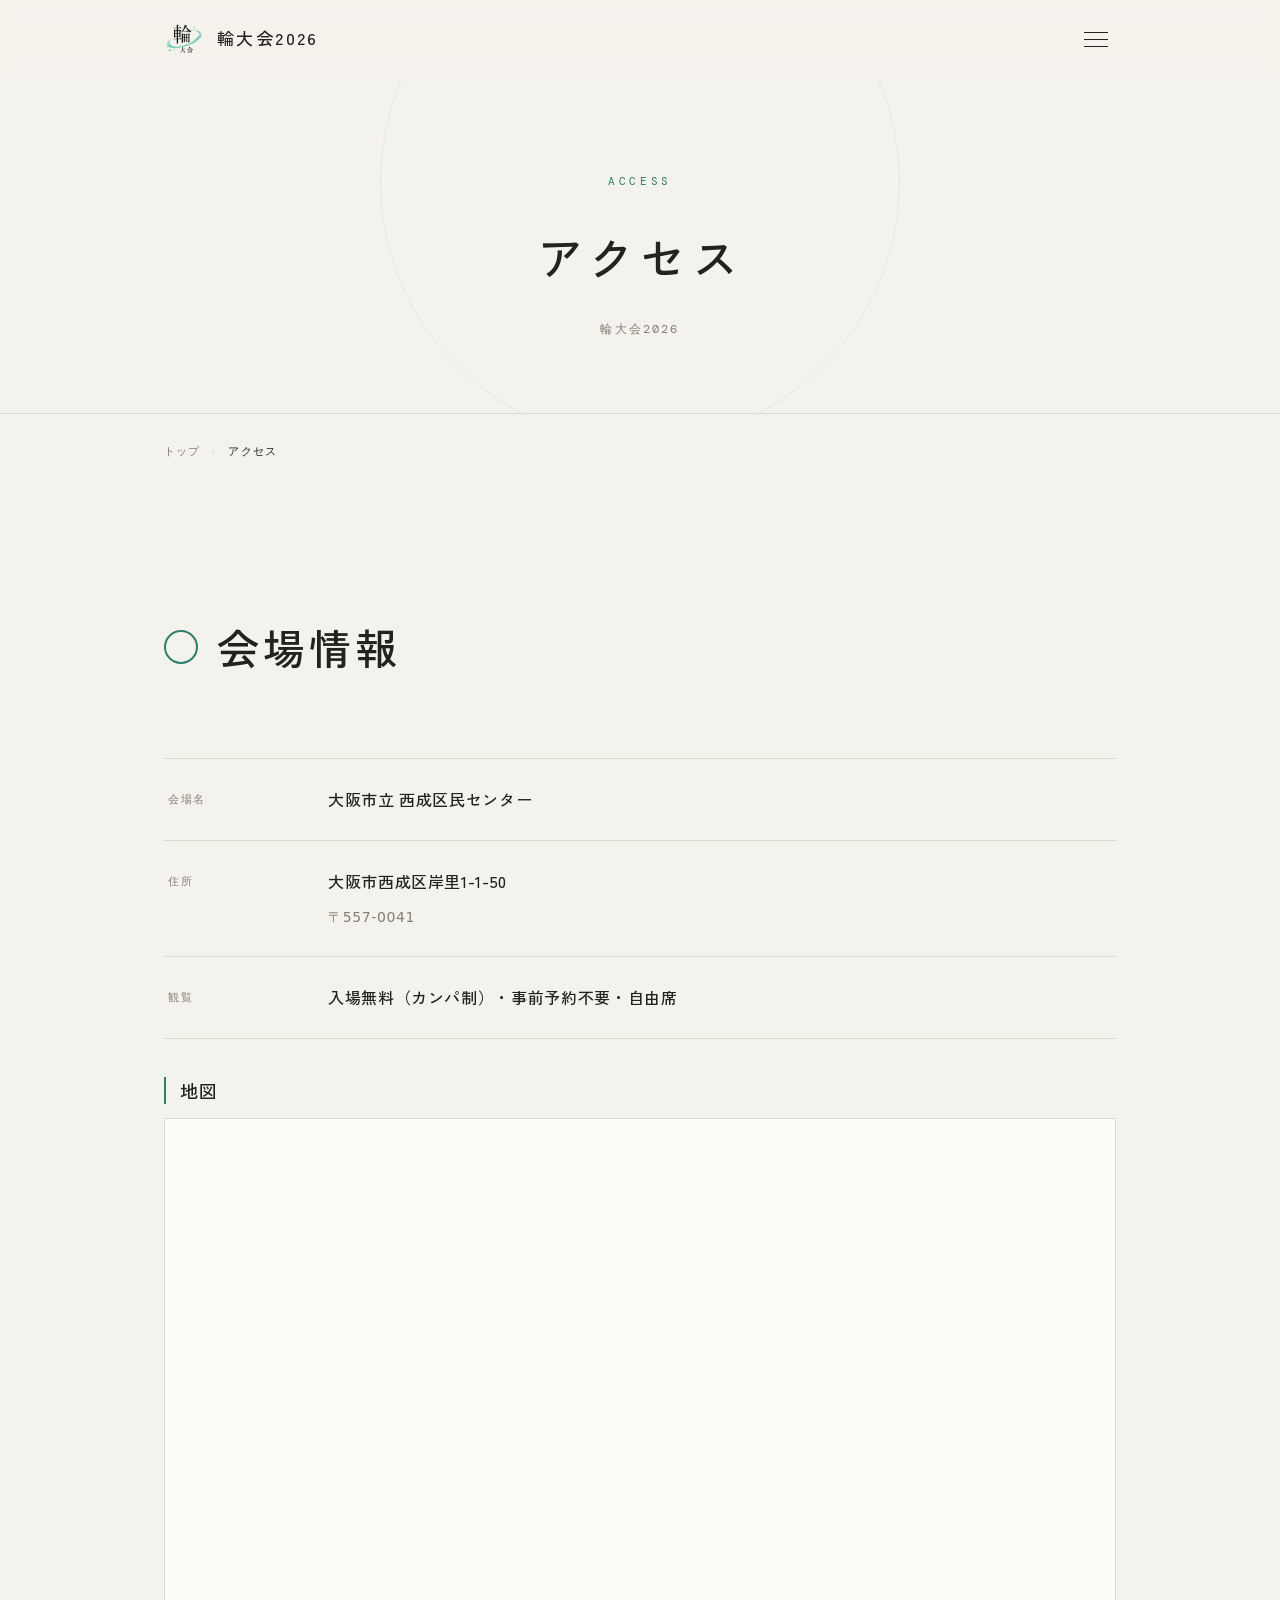
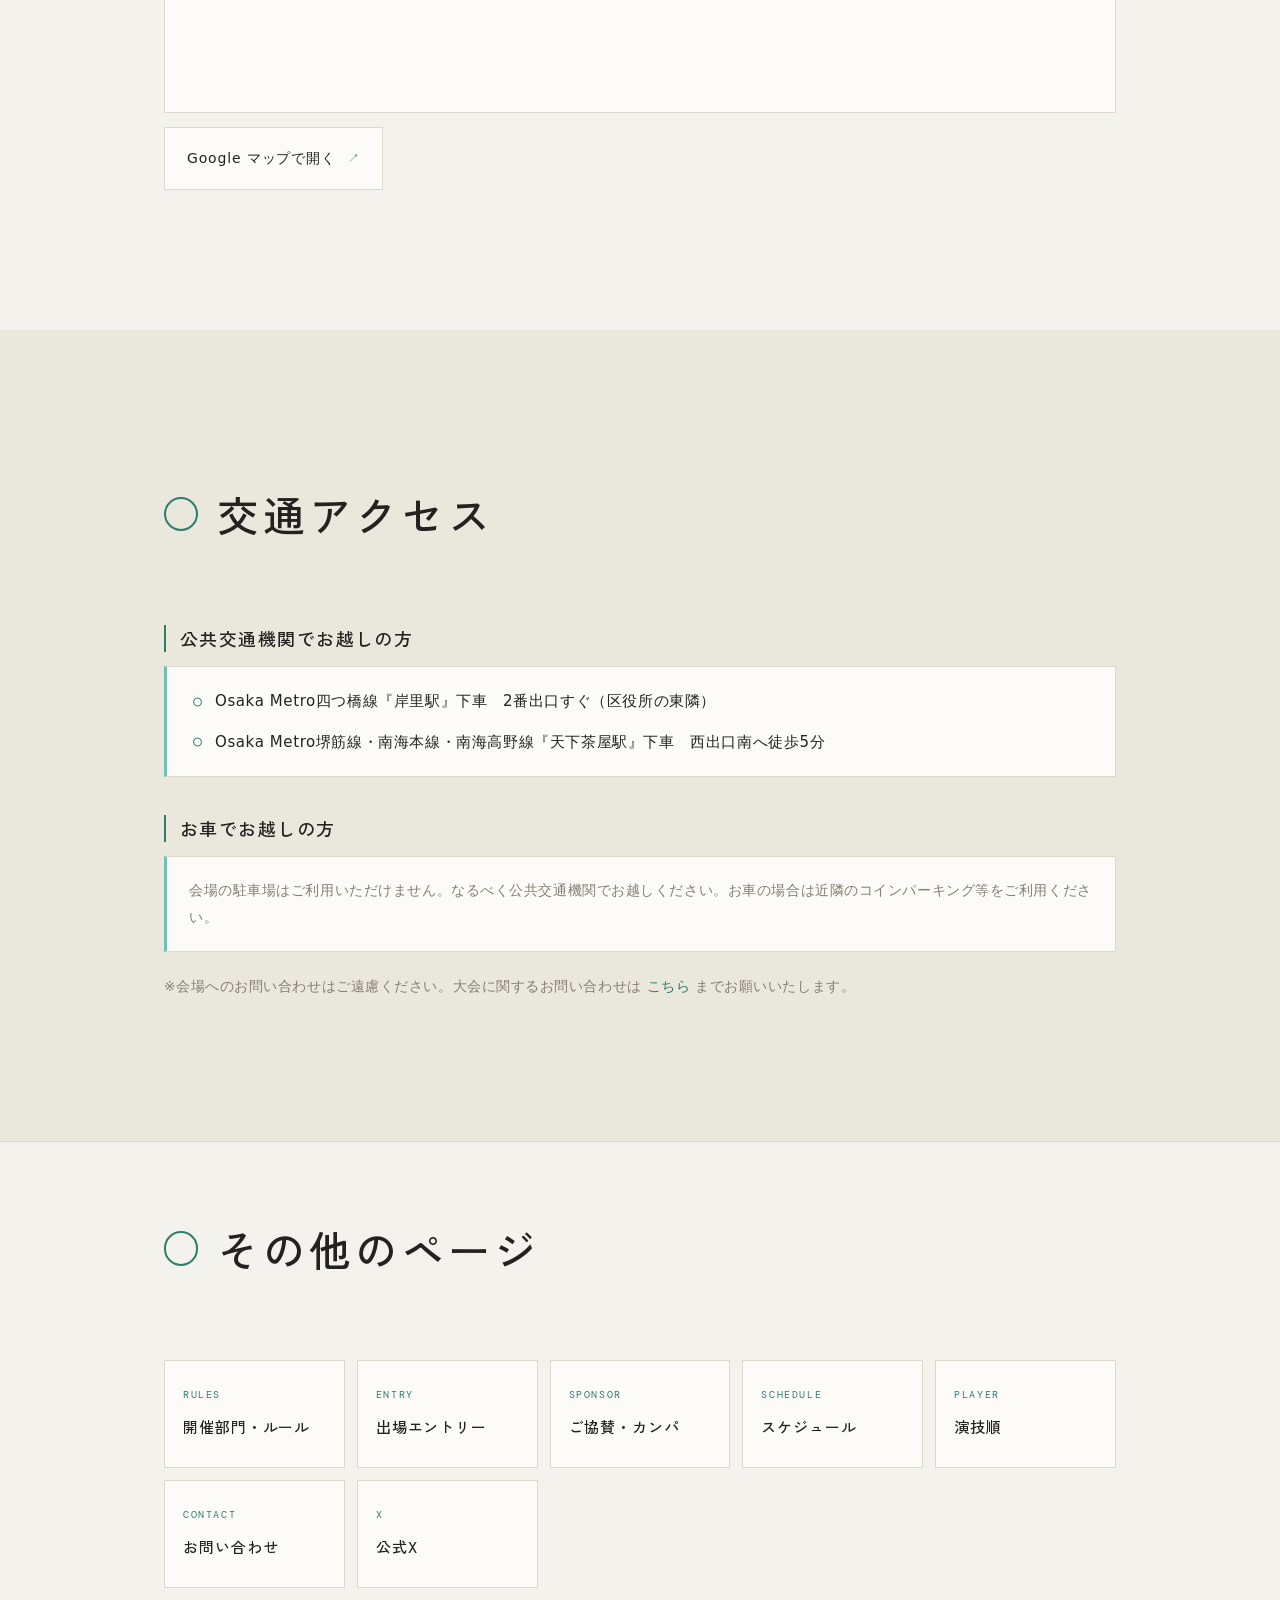
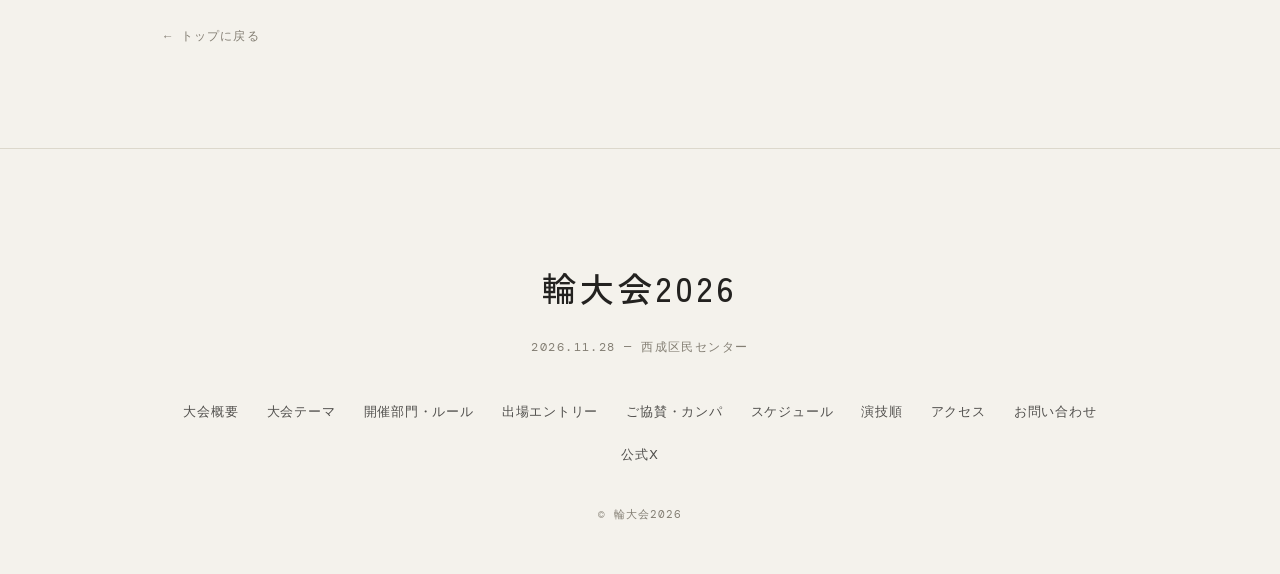
==== commit 38404844: "協賛ページへのリンク追加" ====
--- a/access.html
+++ b/access.html
@@ -9,7 +9,7 @@
 <link rel="preconnect" href="https://fonts.gstatic.com" crossorigin>
 <link href="https://fonts.googleapis.com/css2?family=DM+Mono:wght@400&family=Zen+Kaku+Gothic+New:wght@300;400;500;700&display=swap" rel="stylesheet">
 <link rel="icon" href="favicon.png" type="image/png">
-<link rel="stylesheet" href="style.css?v=20261002">
+<link rel="stylesheet" href="style.css?v=20261029">
 </head>
 <body>
 
@@ -24,7 +24,7 @@
       <a href="index.html">トップ</a>
       <a href="rule.html">開催部門・ルール</a>
       <a href="entry.html">出場エントリー</a>
-      <!--<a href="sponsor.html">ご協賛・カンパ</a>-->
+      <a href="sponsor.html">ご協賛・カンパ</a>
       <a href="schedule.html">スケジュール</a>
       <a href="player.html">演技順</a>
       <a href="access.html" class="active">アクセス</a>
@@ -107,7 +107,7 @@
     <div class="rel-grid reveal">
       <a href="rule.html"    class="rel-btn"><span class="rel-sub">Rules</span><span class="rel-label">開催部門・ルール</span></a>
       <a href="entry.html"   class="rel-btn"><span class="rel-sub">Entry</span><span class="rel-label">出場エントリー</span></a>
-      <!--<a href="sponsor.html" class="rel-btn"><span class="rel-sub">Sponsor</span><span class="rel-label">ご協賛・カンパ</span></a>-->
+      <a href="sponsor.html" class="rel-btn"><span class="rel-sub">Sponsor</span><span class="rel-label">ご協賛・カンパ</span></a>
       <a href="schedule.html" class="rel-btn"><span class="rel-sub">Schedule</span><span class="rel-label">スケジュール</span></a>
       <a href="player.html"  class="rel-btn"><span class="rel-sub">Player</span><span class="rel-label">演技順</span></a>
       <a href="contact.html" class="rel-btn"><span class="rel-sub">Contact</span><span class="rel-label">お問い合わせ</span></a>
@@ -127,7 +127,7 @@
       <a href="index.html#whats">大会テーマ</a>
       <a href="rule.html">開催部門・ルール</a>
       <a href="entry.html">出場エントリー</a>
-      <!--<a href="sponsor.html">ご協賛・カンパ</a>-->
+      <a href="sponsor.html">ご協賛・カンパ</a>
       <a href="schedule.html">スケジュール</a>
       <a href="player.html">演技順</a>
       <a href="access.html">アクセス</a>
--- a/style.css
+++ b/style.css
@@ -443,4 +443,70 @@
 .order-sheet:hover{ border-color:var(--accent); }
 .order-sheet a{ display:block; cursor:zoom-in; }
 .order-sheet img{ display:block; width:100%; height:auto; }
-.order-sheet + .note{ margin-top:18px; }+.order-sheet + .note{ margin-top:18px; }
+
+/* =========================================================
+   トップページ追加分 その6（index.html：ヒーローの当日案内ボタン）
+   ※ 新規クラス .hero-quick と、ヒーローに付けた .has-quick で範囲を限定。
+     .has-quick を外せば従来のヒーロー表示に戻る（既存セレクタは直接変更しない）。
+   ※ ねらい：スマホでもスクロールせずに3ボタンまで見えること。
+     ロゴの大きさを画面の高さ（svh）でも制限し、縦が短い画面では自動で小さくする。
+   ========================================================= */
+
+/* ---------- ヒーローの詰め（ボタンを入れる分の高さを確保） ---------- */
+.hero.has-quick .hero-logo{ margin-bottom:10px; }
+.hero.has-quick .hero-logo img{ width:clamp(150px, min(40vw, 40svh), 430px); }
+.hero.has-quick .hero-meta{ margin:26px auto 30px; }
+
+/* ---------- 当日案内ボタン（3つ横並び） ---------- */
+.hero-quick{
+  display:grid; grid-template-columns:repeat(3,1fr); gap:12px;
+  max-width:520px; margin:0 auto;   /* 日時・場所の表と同じ幅にそろえる */
+  opacity:0; animation:fade 1s .65s forwards;
+}
+.hero-quick a{
+  position:relative; display:flex; flex-direction:column; align-items:center; justify-content:center; gap:4px;
+  padding:18px 10px 16px; background:var(--card); border:1px solid var(--line);
+  text-align:center; line-height:1.4;
+  transition:border-color .3s, transform .3s, background .3s;
+}
+.hero-quick a:hover{ border-color:var(--accent); transform:translateY(-2px); }
+.hero-quick .hq-sub{ font-family:var(--mono); font-size:10px; letter-spacing:.16em; text-transform:uppercase; color:var(--accent-d); }
+.hero-quick .hq-label{ font-size:15px; font-weight:500; letter-spacing:.06em; white-space:nowrap; }
+
+/* ---------- スマホ：1画面に収める ---------- */
+@media (max-width:860px){
+  .hero.has-quick .hero-logo{ gap:0; }
+  .hero.has-quick .hero-logo img{ width:clamp(130px, min(46vw, 30svh), 260px); }
+  .hero.has-quick .hero-logo .yr{ font-size:20px; line-height:1.2; }
+}
+@media (max-width:480px){
+  .hero.has-quick{ min-height:100svh; padding-bottom:16px; }   /* 縦中央に置き、下端にボタンが来るように */
+  .hero.has-quick .hero-meta{ margin:16px auto 20px; }
+  .hero.has-quick .hero-meta .row{ gap:18px; padding:11px 0; }
+  .hero.has-quick .hero-meta .k{ width:48px; }
+  .hero.has-quick .hero-meta .v{ font-size:15px; }
+  .hero-quick{ gap:8px; }
+  .hero-quick a{ padding:14px 4px 12px; }
+  .hero-quick .hq-label{ font-size:13.5px; letter-spacing:.02em; }
+  .hero-quick .hq-sub{ font-size:9px; letter-spacing:.12em; }
+}
+
+/* =========================================================
+   個別ページ追加分 その6（sponsor.html：協賛プラン）
+   ※ 新規クラスのみ。既存セレクタは上書きしない。
+   ========================================================= */
+
+/* ---------- 協賛プラン：カード2枚＋カード内ボタン ---------- */
+/* カードを縦並びのflexにして、ボタンを下端にそろえる（特典の行数が違っても高さがそろう） */
+.plan-grid .div-card{ display:flex; flex-direction:column; padding-bottom:26px; }
+.plan-grid .dmeta{ margin-bottom:26px; }
+.cta.stack.plan-cta{ margin-top:auto; width:100%; min-width:0; padding-inline:16px; }
+
+/* 折り返し位置の調整：<span class="nw"> で囲んだ語句は途中で改行しない（幅が足りないときは語句の切れ目で改行） */
+.plan-grid .mv .nw{ display:inline-block; }
+
+/* 760px以上は2列（.div-grid の3列指定より後に書くので、こちらが優先される） */
+@media (min-width:760px){
+  .div-grid.plan-grid{ grid-template-columns:repeat(2,1fr); }
+}
